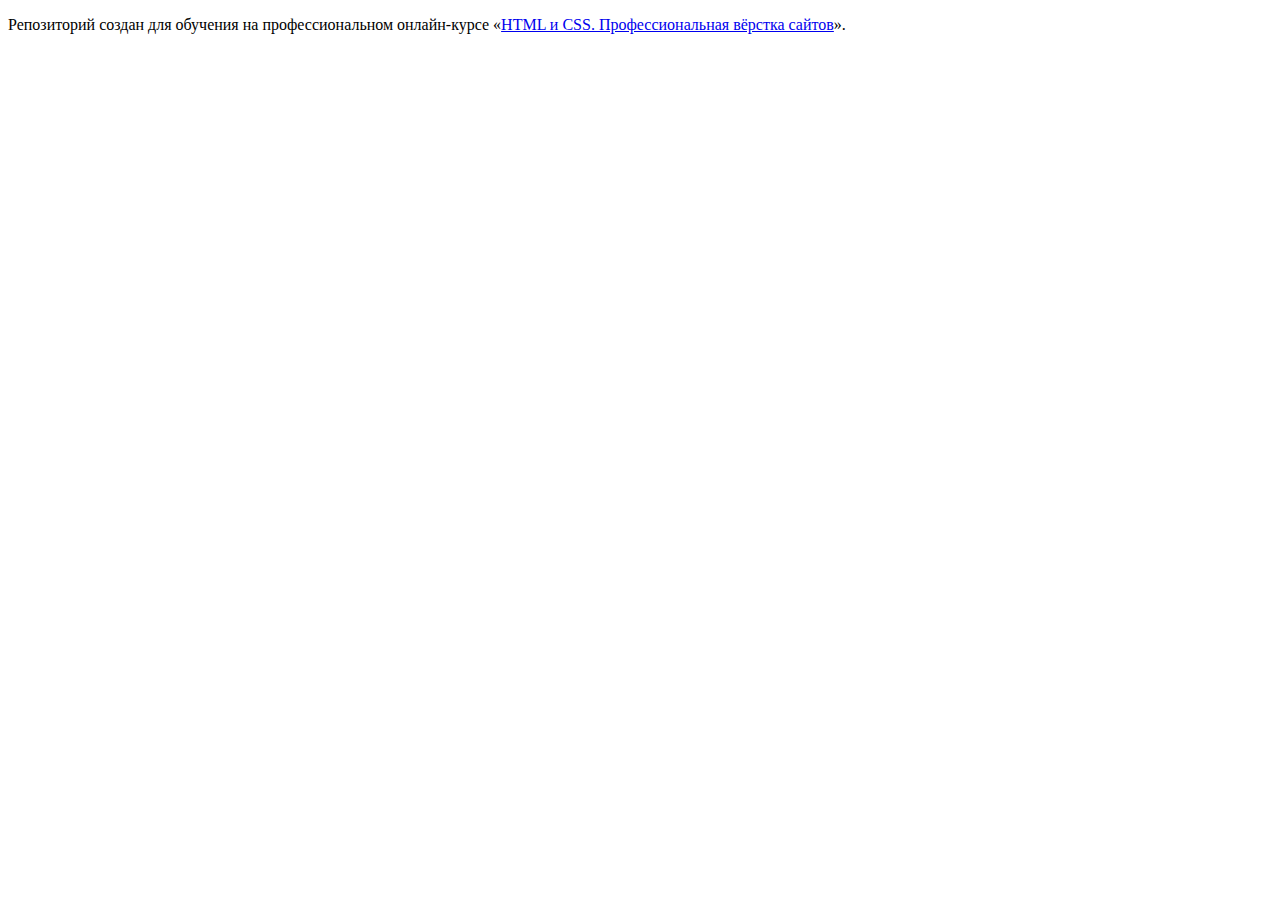
==== index.html @ 086d0c5e ":hatching_chick:" ====
<!DOCTYPE html>
<html lang="ru">
  <head>
    <meta charset="utf-8">
    <title>HTML Academy: Седона</title>
  </head>
  <body>

    <p>Репозиторий создан для обучения на профессиональном онлайн‑курсе «<a href="https://htmlacademy.ru/intensive/htmlcss">HTML и CSS. Профессиональная вёрстка сайтов</a>».</p>

  </body>
</html>
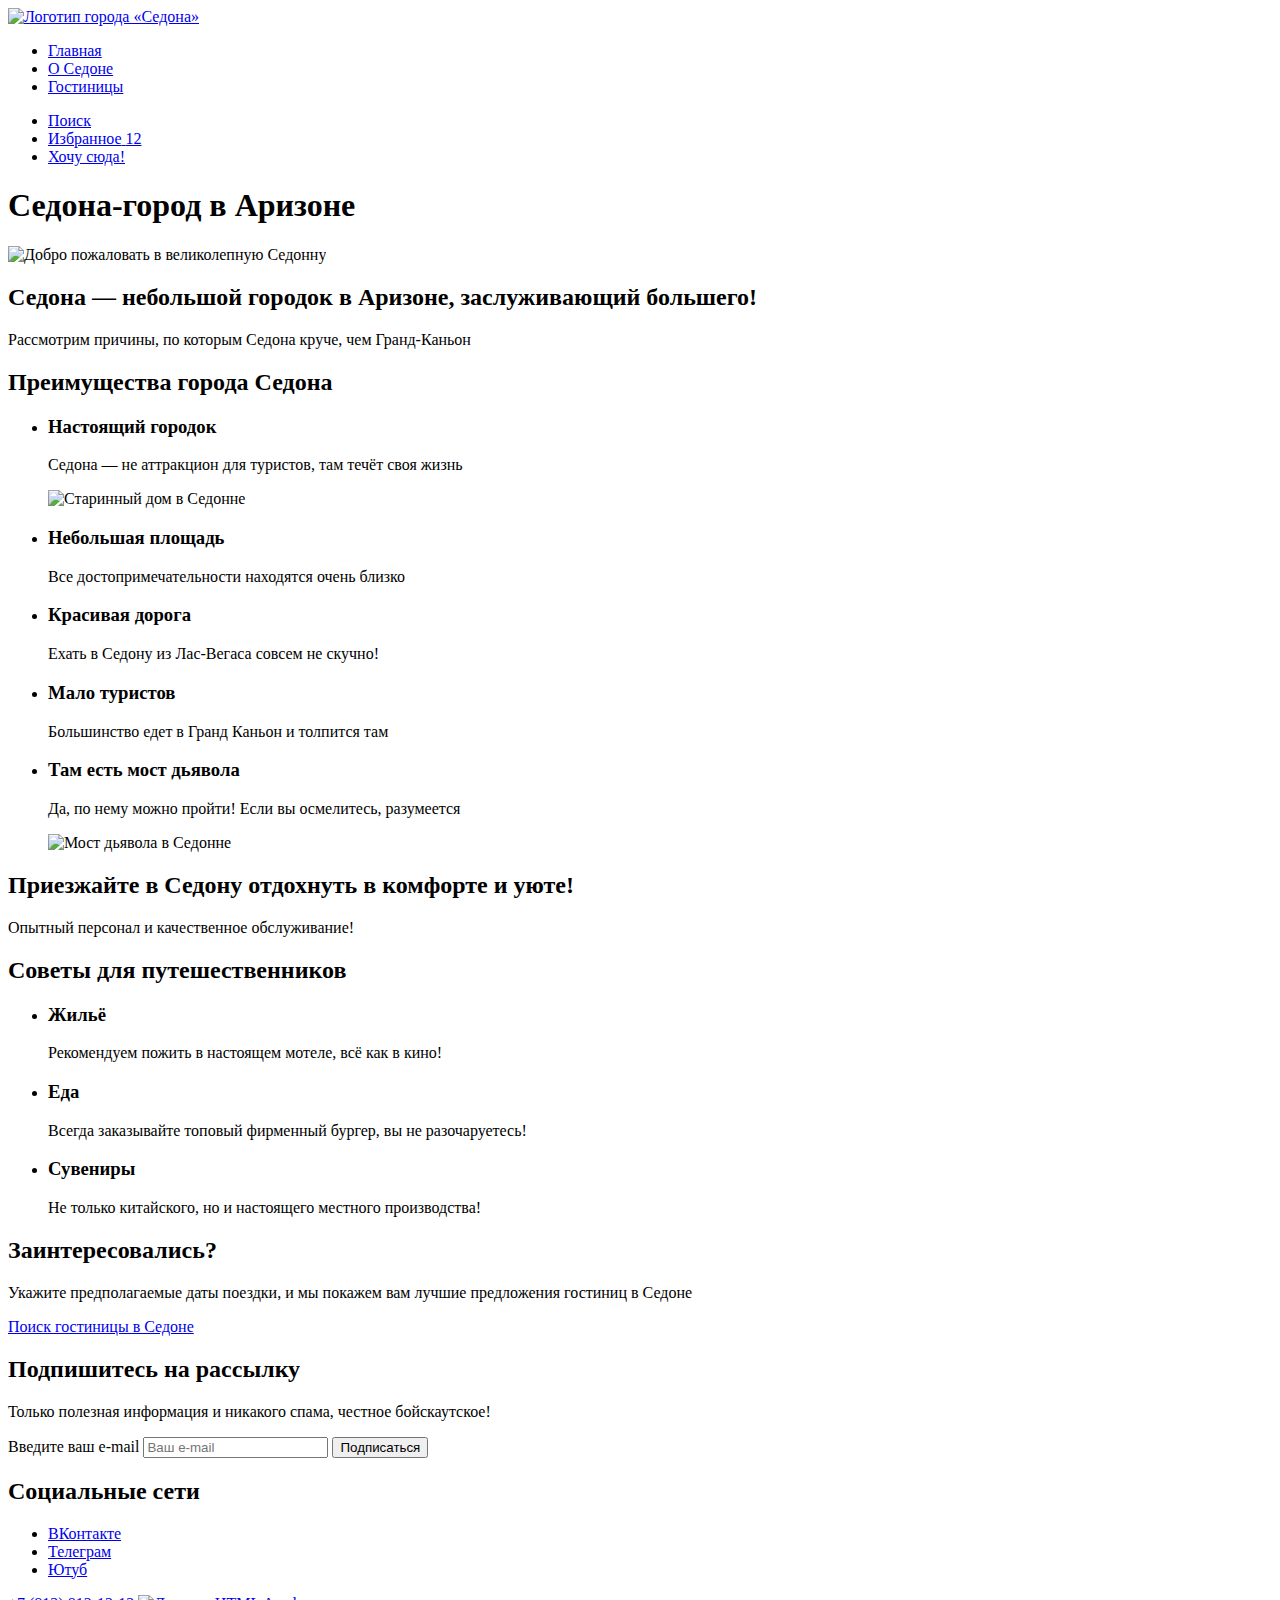
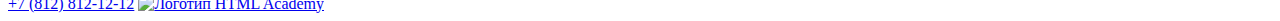
==== commit 35efa831: "Merge pull request #1 from TatyanaKravtsova/master" ====
--- a/index.html
+++ b/index.html
@@ -5,8 +5,137 @@
     <title>HTML Academy: Седона</title>
   </head>
   <body>
-
-    <p>Репозиторий создан для обучения на профессиональном онлайн‑курсе «<a href="https://htmlacademy.ru/intensive/htmlcss">HTML и CSS. Профессиональная вёрстка сайтов</a>».</p>
-
+    <header class="page-header">
+      <nav class="navigation">
+        <a class="header-logo" href="index.html" area-current="page">
+          <img class="page-header-logo" src="" width="140" height="70" alt="Логотип города «Седона»">
+        </a>
+        <ul class="navigation-list">
+          <li class="navigation-item">
+            <a class="navigation-link current"  area-current="page" href="index.html">Главная</a>
+          </li>
+          <li class="navigation-item">
+            <a class="navigation-link" href="#">О Седоне</a>
+          </li>
+          <li class="navigation-item">
+            <a class="navigation-link" href="catalog.html">Гостиницы</a>
+          </li>
+        </ul>
+        <ul class="navigation-user">
+          <li class="navigation-user-item">
+            <a class="navigation-user-link navigation-user-link-search" href="#">
+              <span class="visually-hidden">Поиск</span>
+            </a>
+          </li>
+          <li class="navigation-user-item">
+            <a class="navigation-user-link navigation-user-link-favorites" href="#">
+              <span class="visually-hidden">Избранное</span>
+              <span class="navigation-user-favorites-count">12</span>
+            </a>
+          </li>
+          <li class="navigation-user-item">
+            <a class="navigation-user-link button" href="#">Хочу сюда!</a>
+          </li>
+        </ul>
+      </nav>
+    </header>
+    <main class="main-index">
+      <h1 class="visually-hidden">Седона-город в Аризоне</h1>
+      <section class="hero">
+        <img class="hero-logo" src="" alt="Добро пожаловать в великолепную Седонну" width="458" height="352">
+        <h2 class="hero-title">Седона — небольшой городок в Аризоне,
+          заслуживающий большего!</h2>
+        <p class="hero-text">Рассмотрим причины, по которым Седона круче, чем Гранд-Каньон</p>
+      </section>
+      <section class="advantages">
+        <h2 class="visually-hidden">Преимущества города Седона</h2>
+        <ul class="advantages-list">
+          <li class="advantages-item">
+            <h3 class="advantages-title">Настоящий городок</h3>
+            <p class="advantages-text">Седона — не аттракцион для туристов, там течёт своя жизнь</p>
+            <img class="advantages-img" src="" width="800" height="385" alt="Старинный дом в Седонне">
+          </li>
+          <li class="advantages-item">
+            <h3 class="advantages-title">Небольшая площадь</h3>
+            <p class="advantages-text">Все достопримечательности находятся очень близко</p>
+          </li>
+          <li class="advantages-item">
+            <h3 class="advantages-title">Красивая дорога</h3>
+            <p class="advantages-text">Ехать в Седону из Лас-Вегаса совсем не скучно!</p>
+          </li>
+          <li class="advantages-item">
+            <h3 class="advantages-title">Мало туристов</h3>
+            <p class="advantages-text">Большинство едет в Гранд Каньон и толпится там</p>
+          </li>
+          <li class="advantages-item">
+            <h3 class="advantages-title">Там есть мост дьявола</h3>
+            <p class="advantages-text">Да, по нему можно пройти! Если вы осмелитесь, разумеется</p>
+            <img class="advantages-img" src="" width="800" height="385" alt="Мост дьявола в Седонне">
+          </li>
+        </ul>
+      </section>
+       <section class="slogan">
+        <h2 class="slogan-title">Приезжайте в Седону отдохнуть в комфорте и уюте!</h2>
+        <p class="slogan-text">Опытный персонал и качественное обслуживание!</p>
+      </section>
+      <section class="advice">
+        <h2 class="advice-title visually-hidden">Советы для путешественников</h2>
+        <ul class="advice-list">
+          <li class="advice-item">
+            <h3 class="advice-title">Жильё</h3>
+            <p class="advice-text">Рекомендуем пожить в настоящем мотеле, всё как в кино!</p>
+          </li>
+          <li class="advice-item">
+            <h3 class="advice-title">Еда</h3>
+            <p class="advice-text">Всегда заказывайте топовый фирменный бургер, вы не разочаруетесь!</p>
+          </li>
+          <li class="advice-item">
+            <h3 class="advice-title">Сувениры</h3>
+            <p class="advice-text">Не только китайского, но и настоящего местного производства!</p>
+          </li>
+        </ul>
+      </section>
+      <section class="searching">
+        <h2 class="searching-title">Заинтересовались?</h2>
+        <p class="searching-text">Укажите предполагаемые даты поездки, и мы покажем вам лучшие предложения гостиниц в Седоне</p>
+        <a class="searching-button button" href="catalog.html">Поиск гостиницы в Седоне</a>
+      </section>
+      <section class="subscribe">
+        <h2 class="subscribe-title">Подпишитесь на рассылку</h2>
+        <p class="subscribe-text">Только полезная информация и никакого спама, честное бойскаутское!</p>
+        <form class="subscribe-form" action="https://echo.htmlacademy.ru/" method="post">
+          <label class="visually-hidden" for="email">Введите ваш e-mail
+            <input class="subscribe-input" type="email" id="email" name="email" placeholder="Ваш e-mail">
+          </label>
+          <button class="subscribe-button button" type="submit">Подписаться</button>
+        </form>
+      </section>
+    </main>
+    <footer class="page-footer">
+      <h2 class="visually-hidden">
+        Социальные сети
+      </h2>
+      <ul class="social-list">
+        <li class="social-item">
+          <a class="social-item" href="#">
+            <span class="visually-hidden">ВКонтакте</span>
+          </a>
+        </li>
+        <li class="social-item">
+          <a class="social-item" href="#">
+            <span class="visually-hidden">Телеграм</span>
+          </a>
+        </li>
+        <li class="social-item">
+          <a class="social-item" href="#">
+            <span class="visually-hidden">Ютуб</span>
+          </a>
+        </li>
+      </ul>
+      <a class="footer-phone" href="tel:+78128121212">+7 (812) 812-12-12</a>
+      <a class="copyright" href="https://htmlacademy.ru/">
+        <img class="academy-logo" src="#" alt="Логотип HTML Academy" width="115" height="33">
+      </a>
+    </footer>
   </body>
 </html>
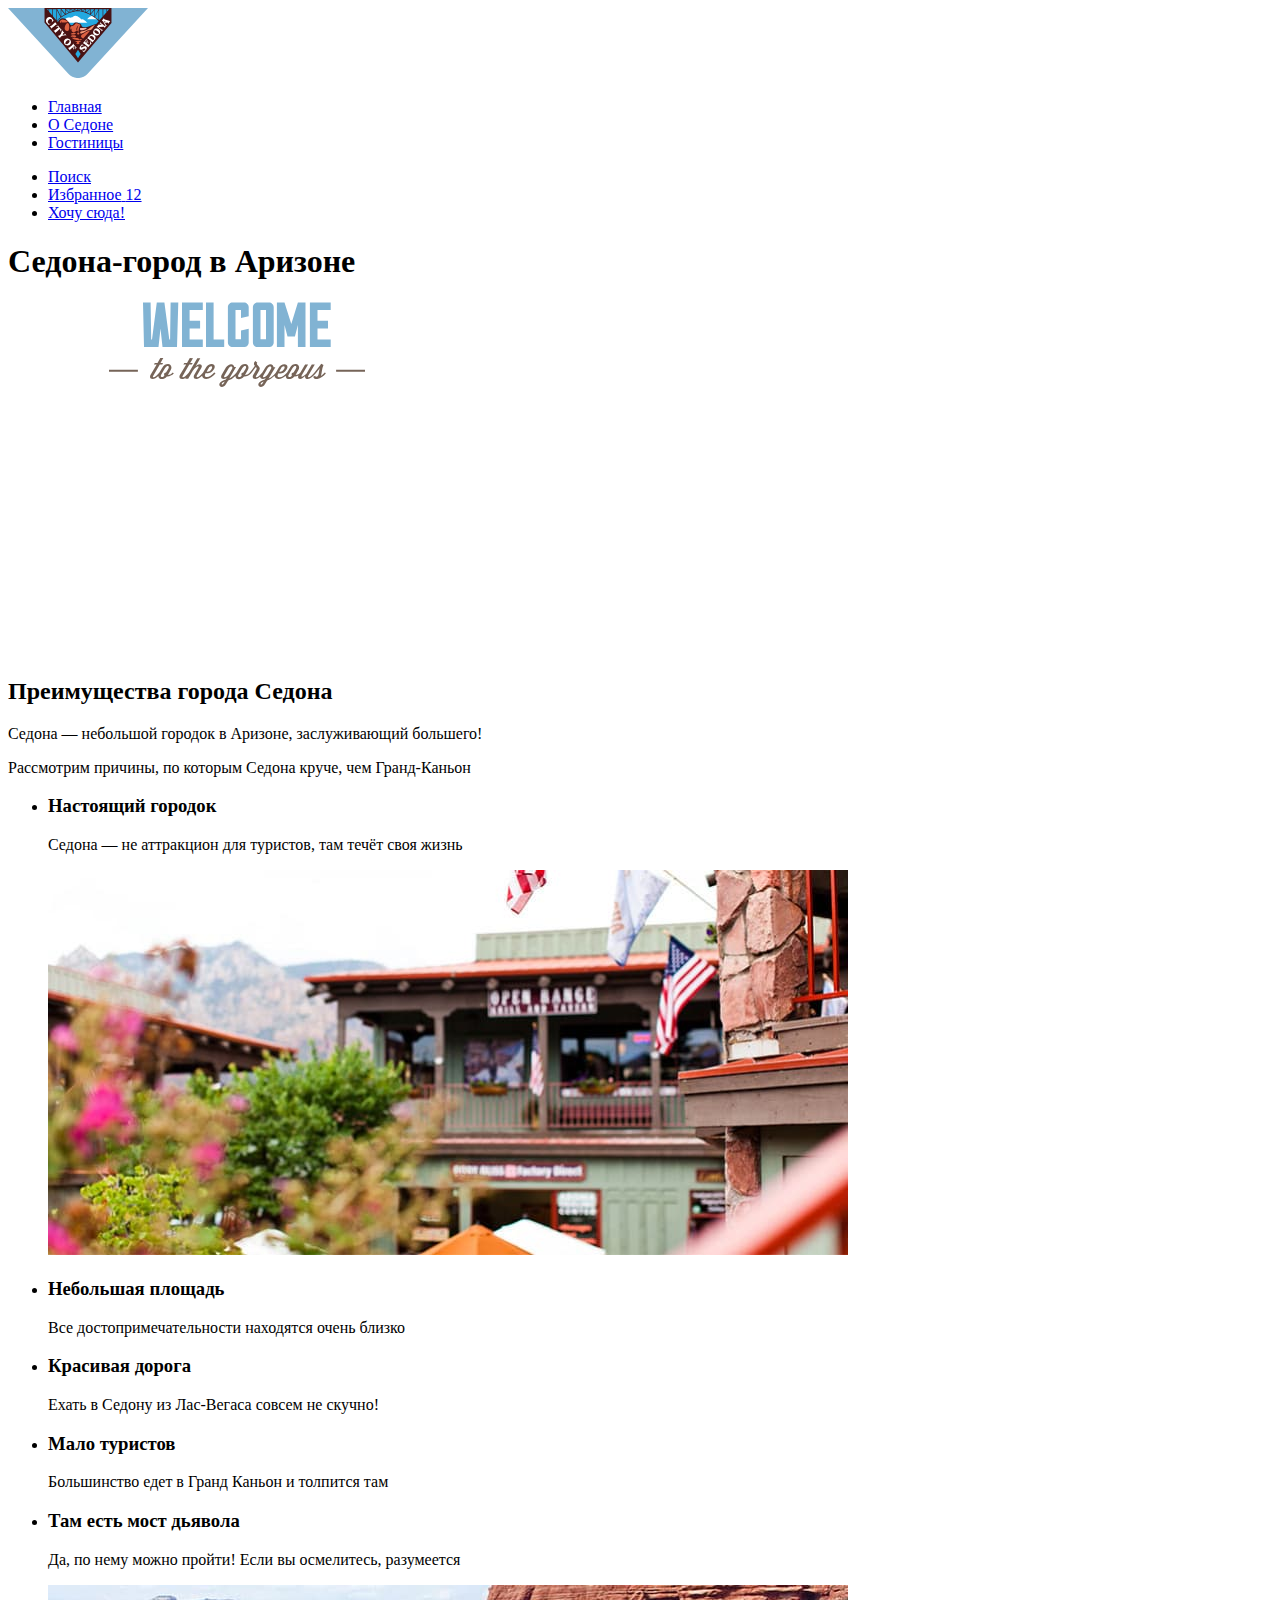
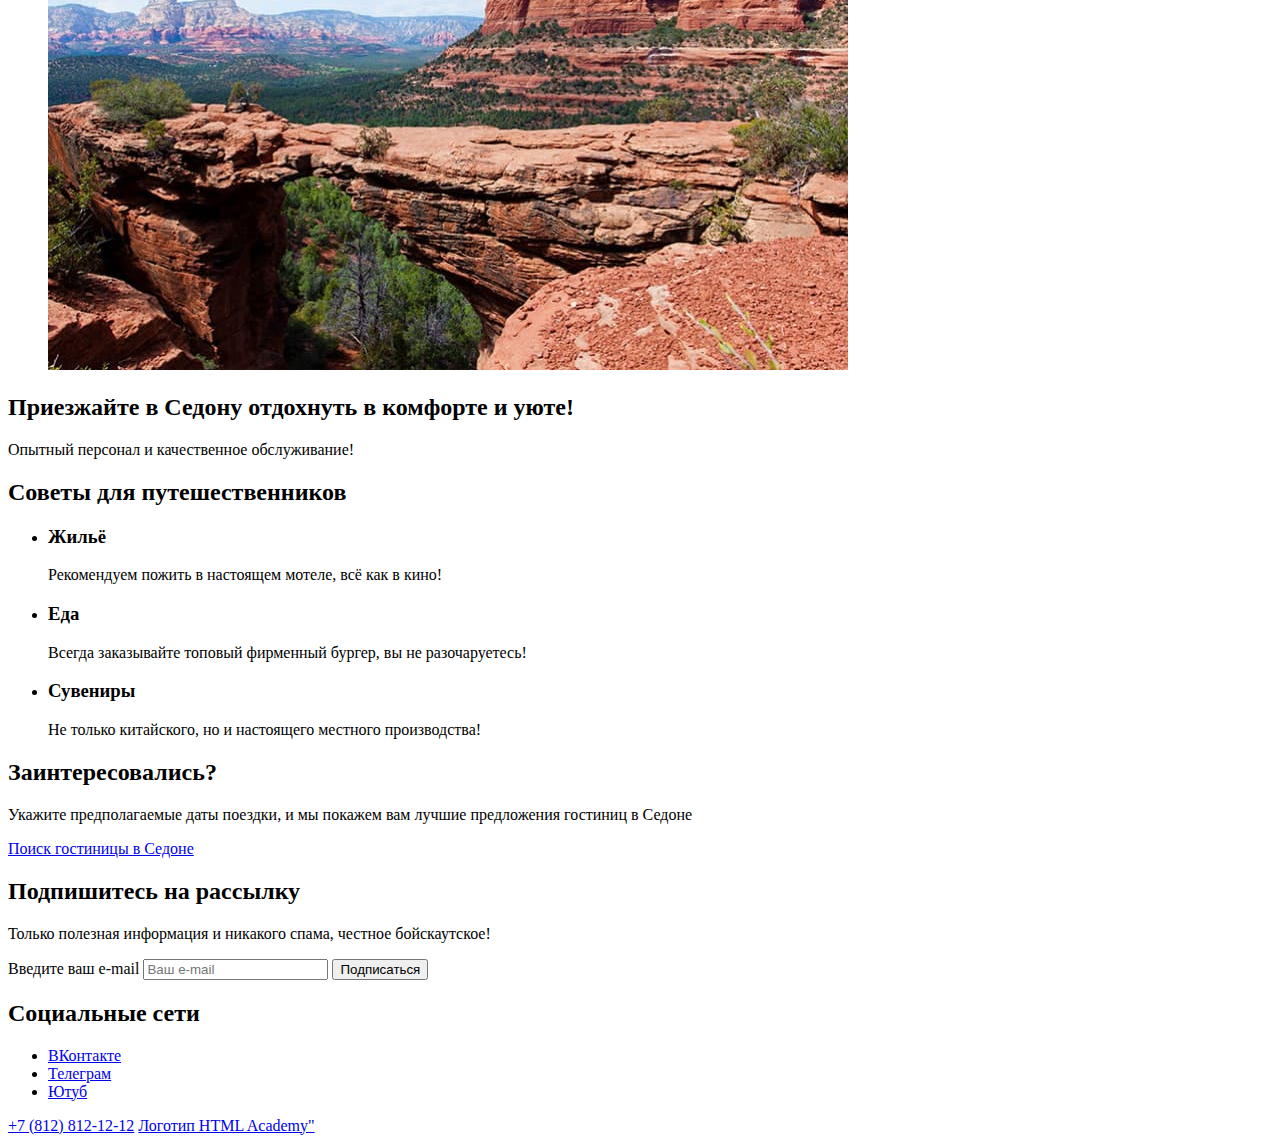
==== commit 498e7de7: "Добавляет контентные изображения" ====
--- a/index.html
+++ b/index.html
@@ -8,7 +8,7 @@
     <header class="page-header">
       <nav class="navigation">
         <a class="header-logo" href="index.html" area-current="page">
-          <img class="page-header-logo" src="" width="140" height="70" alt="Логотип города «Седона»">
+          <img class="page-header-logo" src="images/logo.svg" width="140" height="70" alt="Логотип города «Седона»">
         </a>
         <ul class="navigation-list">
           <li class="navigation-item">
@@ -40,20 +40,20 @@
       </nav>
     </header>
     <main class="main-index">
-      <h1 class="visually-hidden">Седона-город в Аризоне</h1>
       <section class="hero">
-        <img class="hero-logo" src="" alt="Добро пожаловать в великолепную Седонну" width="458" height="352">
-        <h2 class="hero-title">Седона — небольшой городок в Аризоне,
-          заслуживающий большего!</h2>
-        <p class="hero-text">Рассмотрим причины, по которым Седона круче, чем Гранд-Каньон</p>
+        <h1 class="visually-hidden">Седона-город в Аризоне</h1>
+        <img class="hero-logo" src="images/hero-logo.svg" alt="Добро пожаловать в великолепную Седонну" width="458" height="352">
       </section>
       <section class="advantages">
-        <h2 class="visually-hidden">Преимущества города Седона</h2>
+        <h2 class="advantages-title visually-hidden">Преимущества города Седона</h2>
+        <p class="lead">Седона — небольшой городок в Аризоне,
+          заслуживающий большего!</p>
+        <p class="advantages-text">Рассмотрим причины, по которым Седона круче, чем Гранд-Каньон</p>
         <ul class="advantages-list">
           <li class="advantages-item">
             <h3 class="advantages-title">Настоящий городок</h3>
             <p class="advantages-text">Седона — не аттракцион для туристов, там течёт своя жизнь</p>
-            <img class="advantages-img" src="" width="800" height="385" alt="Старинный дом в Седонне">
+            <img class="advantages-img" src="pictures/old-hous.jpg" width="800" height="385" alt="Старинный дом в Седонне">
           </li>
           <li class="advantages-item">
             <h3 class="advantages-title">Небольшая площадь</h3>
@@ -70,7 +70,7 @@
           <li class="advantages-item">
             <h3 class="advantages-title">Там есть мост дьявола</h3>
             <p class="advantages-text">Да, по нему можно пройти! Если вы осмелитесь, разумеется</p>
-            <img class="advantages-img" src="" width="800" height="385" alt="Мост дьявола в Седонне">
+            <img class="advantages-img" src="pictures/diablo-bridg.jpg" width="800" height="385" alt="Мост дьявола в Седонне">
           </li>
         </ul>
       </section>
@@ -134,7 +134,7 @@
       </ul>
       <a class="footer-phone" href="tel:+78128121212">+7 (812) 812-12-12</a>
       <a class="copyright" href="https://htmlacademy.ru/">
-        <img class="academy-logo" src="#" alt="Логотип HTML Academy" width="115" height="33">
+        <span class="visually-hidden">Логотип HTML Academy"</span>
       </a>
     </footer>
   </body>
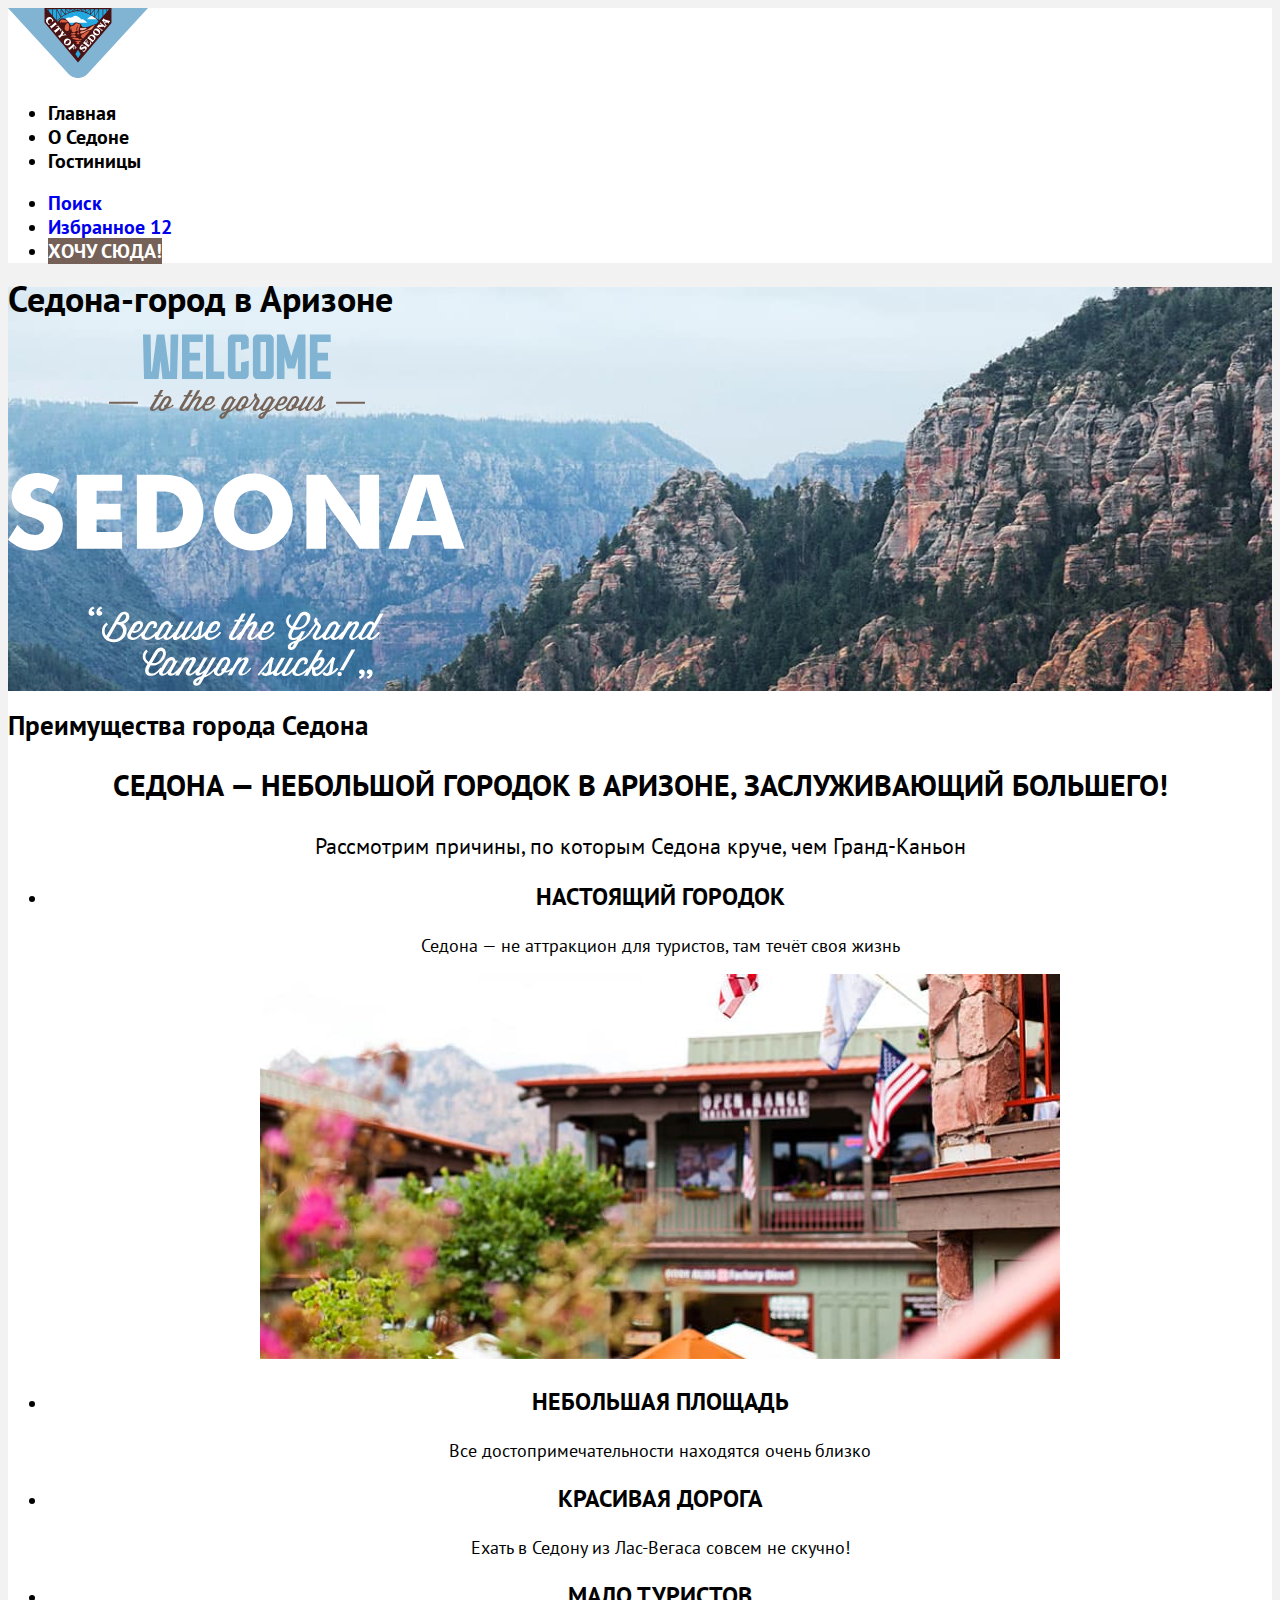
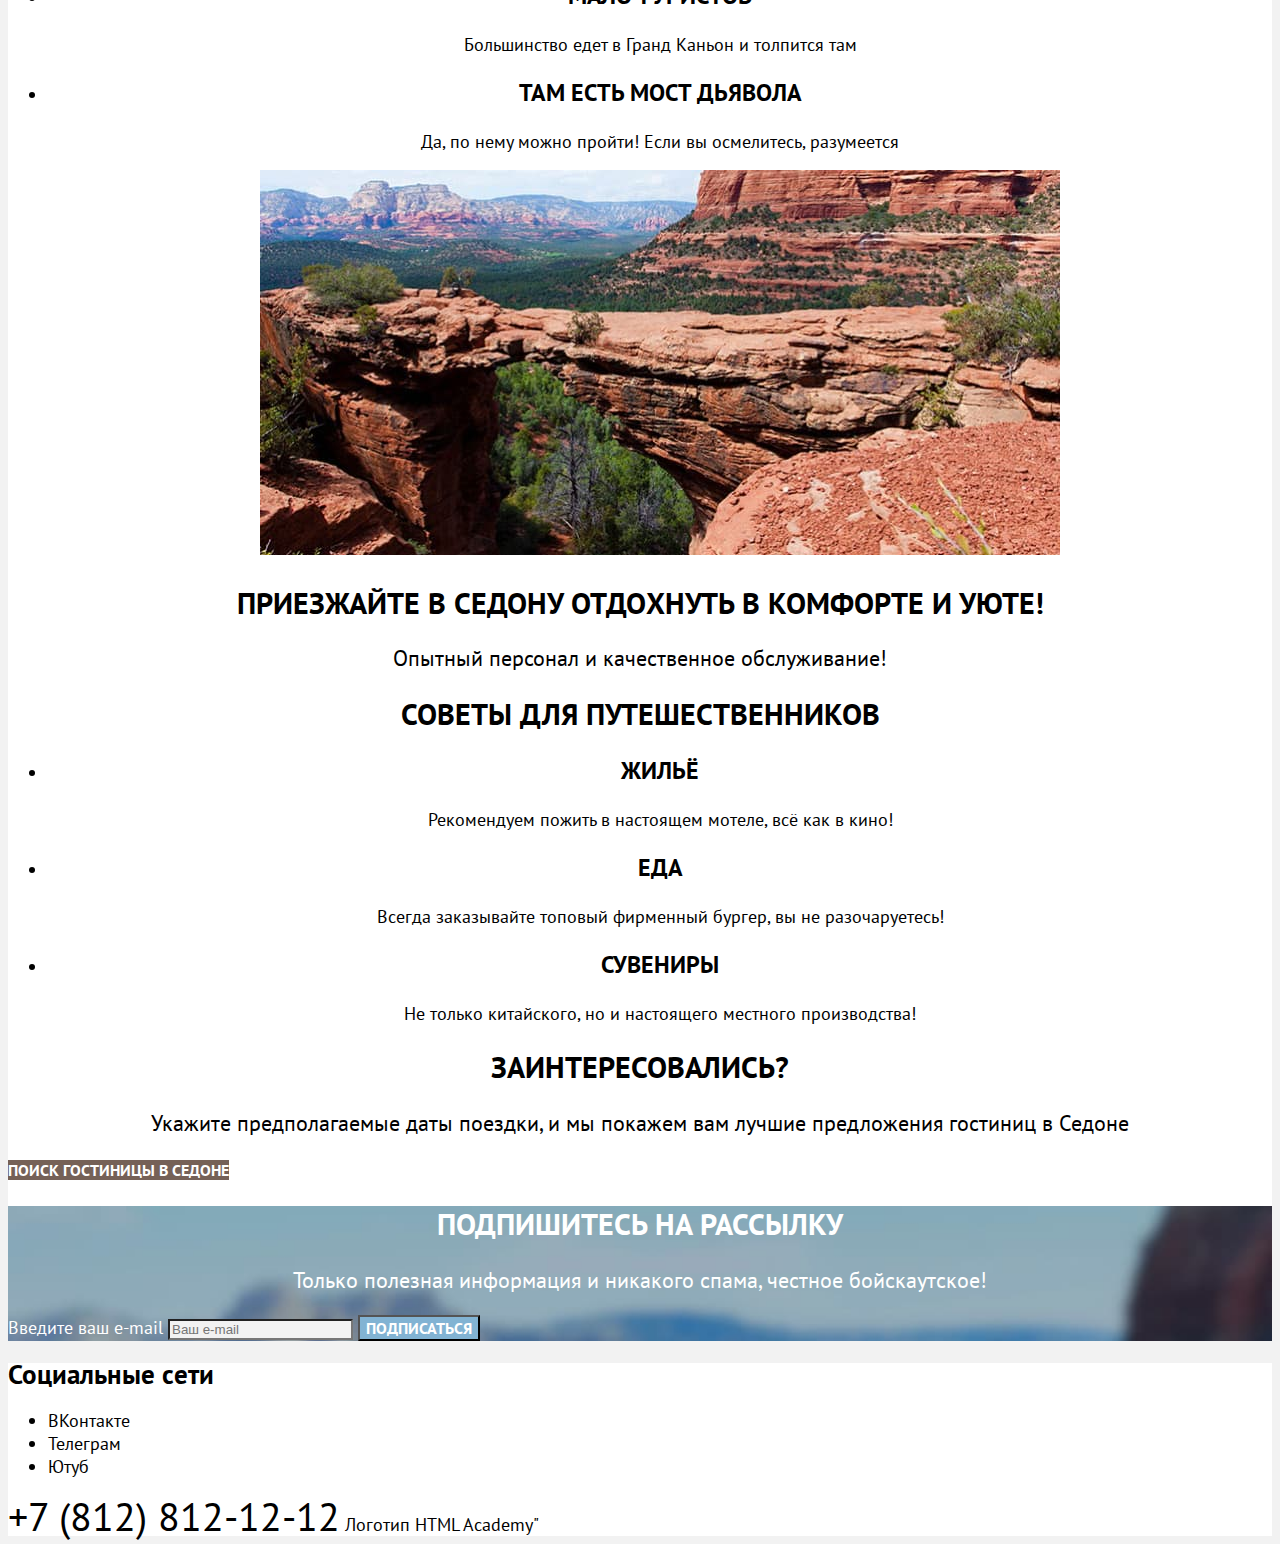
==== commit a71f334d: "Merge pull request #3 from TatyanaKravtsova/master" ====
--- a/index.html
+++ b/index.html
@@ -2,6 +2,7 @@
 <html lang="ru">
   <head>
     <meta charset="utf-8">
+    <link rel="stylesheet" href="styles/style.css">
     <title>HTML Academy: Седона</title>
   </head>
   <body>
@@ -51,26 +52,26 @@
         <p class="advantages-text">Рассмотрим причины, по которым Седона круче, чем Гранд-Каньон</p>
         <ul class="advantages-list">
           <li class="advantages-item">
-            <h3 class="advantages-title">Настоящий городок</h3>
-            <p class="advantages-text">Седона — не аттракцион для туристов, там течёт своя жизнь</p>
-            <img class="advantages-img" src="pictures/old-hous.jpg" width="800" height="385" alt="Старинный дом в Седонне">
+            <h3 class="advantages-item-title">Настоящий городок</h3>
+            <p class="advantages-item-text">Седона — не аттракцион для туристов, там течёт своя жизнь</p>
+            <img class="advantages-item-img" src="pictures/old-hous.jpg" width="800" height="385" alt="Старинный дом в Седонне">
           </li>
           <li class="advantages-item">
-            <h3 class="advantages-title">Небольшая площадь</h3>
-            <p class="advantages-text">Все достопримечательности находятся очень близко</p>
+            <h3 class="advantages-item-title">Небольшая площадь</h3>
+            <p class="advantages-item-text">Все достопримечательности находятся очень близко</p>
           </li>
           <li class="advantages-item">
-            <h3 class="advantages-title">Красивая дорога</h3>
-            <p class="advantages-text">Ехать в Седону из Лас-Вегаса совсем не скучно!</p>
+            <h3 class="advantages-item-title">Красивая дорога</h3>
+            <p class="advantages-item-text">Ехать в Седону из Лас-Вегаса совсем не скучно!</p>
           </li>
           <li class="advantages-item">
-            <h3 class="advantages-title">Мало туристов</h3>
-            <p class="advantages-text">Большинство едет в Гранд Каньон и толпится там</p>
+            <h3 class="advantages-item-title">Мало туристов</h3>
+            <p class="advantages-item-text">Большинство едет в Гранд Каньон и толпится там</p>
           </li>
           <li class="advantages-item">
-            <h3 class="advantages-title">Там есть мост дьявола</h3>
-            <p class="advantages-text">Да, по нему можно пройти! Если вы осмелитесь, разумеется</p>
-            <img class="advantages-img" src="pictures/diablo-bridg.jpg" width="800" height="385" alt="Мост дьявола в Седонне">
+            <h3 class="advantages-item-title">Там есть мост дьявола</h3>
+            <p class="advantages-item-text">Да, по нему можно пройти! Если вы осмелитесь, разумеется</p>
+            <img class="advantages-item-img" src="pictures/diablo-bridg.jpg" width="800" height="385" alt="Мост дьявола в Седонне">
           </li>
         </ul>
       </section>
@@ -82,16 +83,16 @@
         <h2 class="advice-title visually-hidden">Советы для путешественников</h2>
         <ul class="advice-list">
           <li class="advice-item">
-            <h3 class="advice-title">Жильё</h3>
-            <p class="advice-text">Рекомендуем пожить в настоящем мотеле, всё как в кино!</p>
+            <h3 class="advice-item-title">Жильё</h3>
+            <p class="advice-item-text">Рекомендуем пожить в настоящем мотеле, всё как в кино!</p>
           </li>
           <li class="advice-item">
-            <h3 class="advice-title">Еда</h3>
-            <p class="advice-text">Всегда заказывайте топовый фирменный бургер, вы не разочаруетесь!</p>
+            <h3 class="advice-item-title">Еда</h3>
+            <p class="advice-item-text">Всегда заказывайте топовый фирменный бургер, вы не разочаруетесь!</p>
           </li>
           <li class="advice-item">
-            <h3 class="advice-title">Сувениры</h3>
-            <p class="advice-text">Не только китайского, но и настоящего местного производства!</p>
+            <h3 class="advice-item-title">Сувениры</h3>
+            <p class="advice-item-text">Не только китайского, но и настоящего местного производства!</p>
           </li>
         </ul>
       </section>
@@ -112,22 +113,20 @@
       </section>
     </main>
     <footer class="page-footer">
-      <h2 class="visually-hidden">
-        Социальные сети
-      </h2>
+      <h2 class="visually-hidden">Социальные сети</h2>
       <ul class="social-list">
         <li class="social-item">
-          <a class="social-item" href="#">
+          <a class="social-link" href="#">
             <span class="visually-hidden">ВКонтакте</span>
           </a>
         </li>
         <li class="social-item">
-          <a class="social-item" href="#">
+          <a class="social-link" href="#">
             <span class="visually-hidden">Телеграм</span>
           </a>
         </li>
         <li class="social-item">
-          <a class="social-item" href="#">
+          <a class="social-link" href="#">
             <span class="visually-hidden">Ютуб</span>
           </a>
         </li>
--- a/styles/style.css
+++ b/styles/style.css
@@ -0,0 +1,263 @@
+@font-face {
+  font-family: "PT Sans";
+  src: url(../fonts/ptsans-400.woff2) format("woff2");
+  font-style: normal;
+  font-weight: 400;
+  font-display: swap;
+}
+@font-face {
+  font-family: "PT Sans";
+  src: url(../fonts/ptsans-700.woff2) format("woff2");
+  font-style: normal;
+  font-weight: 700;
+  font-display: swap;
+}
+body {
+  font-family: "PT Sans", sans-serif;
+  font-size: 18px;
+  line-height: 23px;
+  background-color: #F2F2F2;
+  color: #000000;
+}
+
+.button {
+  font-family: inherit;
+  font-size: 16px;
+  line-height: 20px;
+  font-weight: 700;
+  text-align: center;
+  text-decoration: none;
+  text-transform: uppercase;
+  color:#FFFFFF;
+  background-color: #756157;
+}
+
+/*pages*/
+
+.page-header {
+  background-color: #FFFFFF;
+}
+
+.navigation-link {
+  font-size: 20px;
+  line-height: 24px;
+  font-weight: 700;
+  text-align: center;
+  text-decoration: none;
+  color: #000000;
+}
+
+.navigation-user-link {
+  font-size: 20px;
+  line-height: 24px;
+  font-weight: 700;
+  text-decoration: none;
+}
+
+.main-index {
+  background-color: #FFFFFF;
+}
+
+.hero {
+  background-image: url(../pictures/hero-background.jpg);
+  background-size: 100% auto;
+  background-repeat: no-repeat;
+}
+
+.lead, .slogan-title, .searching-title, .subscribe-title, .advice-title {
+  font-size: 30px;
+  font-weight: 700;
+  text-transform: uppercase;
+  line-height: 36px;
+  text-align: center;
+}
+
+.advantages-text, .slogan-text, .searching-text,  .subscribe-text{
+  font-size: 22px;
+  font-weight: 400;
+  line-height: 26px;
+  text-align: center;
+}
+/* List*/
+
+.advantages-list, .advice-list {
+  text-align: center;
+}
+
+/*Title*/
+
+.advantages-item-title, .advice-item-title {
+  font-size: 24px;
+  line-height: 28px;
+  text-transform: uppercase;
+}
+/*text*/
+
+.advantages-item-text, .advice-item-text {
+  font-size: 18px;
+  font-weight: 400;
+  line-height: 21px;
+}
+
+/*subscribe*/
+
+.subscribe {
+  background-image: url(../pictures/subscribe.jpg);
+  background-size: 100% auto;
+  background-repeat: no-repeat;
+  background-color: #82B3D3;
+  color: #FFFFFF;
+}
+
+.subscribe-button {
+  background-color: #82B3D3;
+}
+
+/*footer*/
+
+.page-footer {
+  background-color: #FFFFFF;
+}
+
+.footer-phone {
+  font-size: 40px;
+  font-weight: 400;
+  font-transform: uppercase;
+  line-height: 40px;
+  color: #000000;
+  text-decoration: none;
+}
+
+.social-link, .copyright {
+  text-decoration: none;
+  color: #000000;
+}
+
+.main-catalog {
+  background-color: #FFFFFF;
+}
+/* Breadcrumbs */
+.breadcrumbs-link {
+  font-size: 16px;
+  font-weight: 400;
+  line-height: 21px;
+  color: #FFFFFF;
+  text-decoration: none;
+}
+
+.filter-container {
+  background-image: url(../pictures/filter.jpg);
+  background-size: 100% auto;
+  background-repeat: no-repeat;
+  background-color: #82B3D3;
+  color: #FFFFFF;
+}
+
+/* Title */
+.filter-title {
+  font-size: 60px;
+  font-weight: 700;
+  line-height: 78px;
+}
+
+.filter-button {
+  background-color: #82B3D3;
+}
+
+.filter-group-title {
+  font-size: 20px;
+  font-weight: 700;
+  line-height: 24px;
+}
+
+.control-input {
+  font-size: 18px;
+  font-weight: 400;
+  line-height: 23px;
+}
+
+.list-view-button {
+  text-decoration: none;
+  color: #000000;
+}
+.catalog-title {
+  font-size: 30px;
+  font-weight: 700;
+  line-height: 36px;
+  text-transform: uppercase;
+}
+
+.catalog-sorting {
+  font-size: 18px;
+  font-weight: 400;
+  line-height: 21px;
+  color: #333333;
+}
+
+.catalog-card {
+  background-color: #FFFFFF;
+}
+
+.catalog-card-link {
+  text-decoration: none;
+  color: #000000;
+}
+
+.catalog-card-title {
+  font-size: 24px;
+  font-weight: 700;
+  line-height: 28px;
+}
+
+.type-description, .card-price {
+  font-size: 18px;
+  font-weight: 400;
+  line-height: 21px;
+  color: #333333;
+}
+
+.favourite {
+  background-color:#82B3D3;
+}
+
+.rating {
+  font-size: 16px;
+  font-weight: 400;
+  line-height: 20px;
+  color: #333333;
+  text-transform: uppercase;
+  background-color: #F2F2F2;
+}
+
+/*pagination*/
+
+.pagination {
+  background-color: #FFFFFF;
+}
+
+.pagination-link {
+  color: #FFFFFF;
+  background-color: #82B3D3;
+  text-decoration: none;
+  font-size: 20px;
+  font-weight: 700;
+  line-height: 36px;
+}
+
+.pagination-current {
+  color: #000000;
+  background-color: #F2F2F2;
+}
+
+.pagination-points {
+  color: #000000;
+  background-color: #FFFFFF;
+}
+
+.catalog-subscribe {
+  background-color: #FFFFFF;
+}
+
+.subscribe-input {
+  background-color: #F2F2F2;
+}
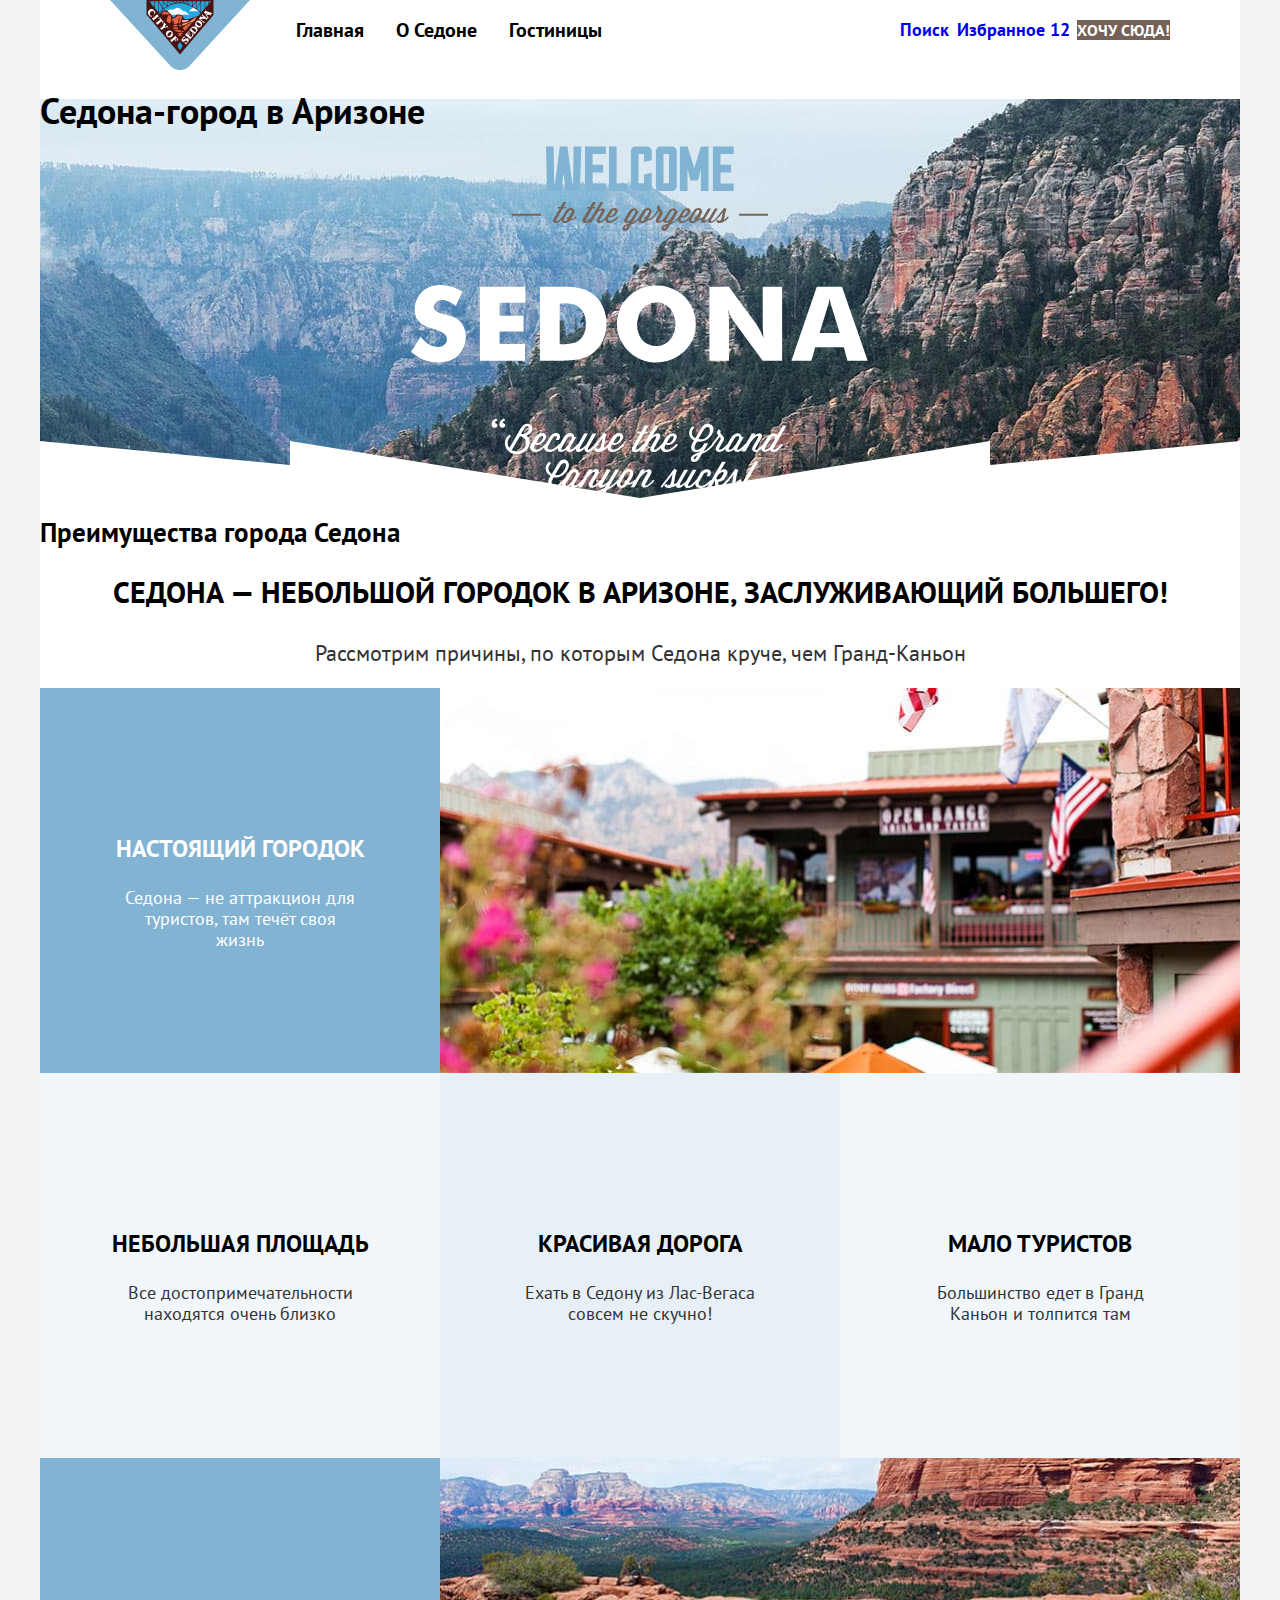
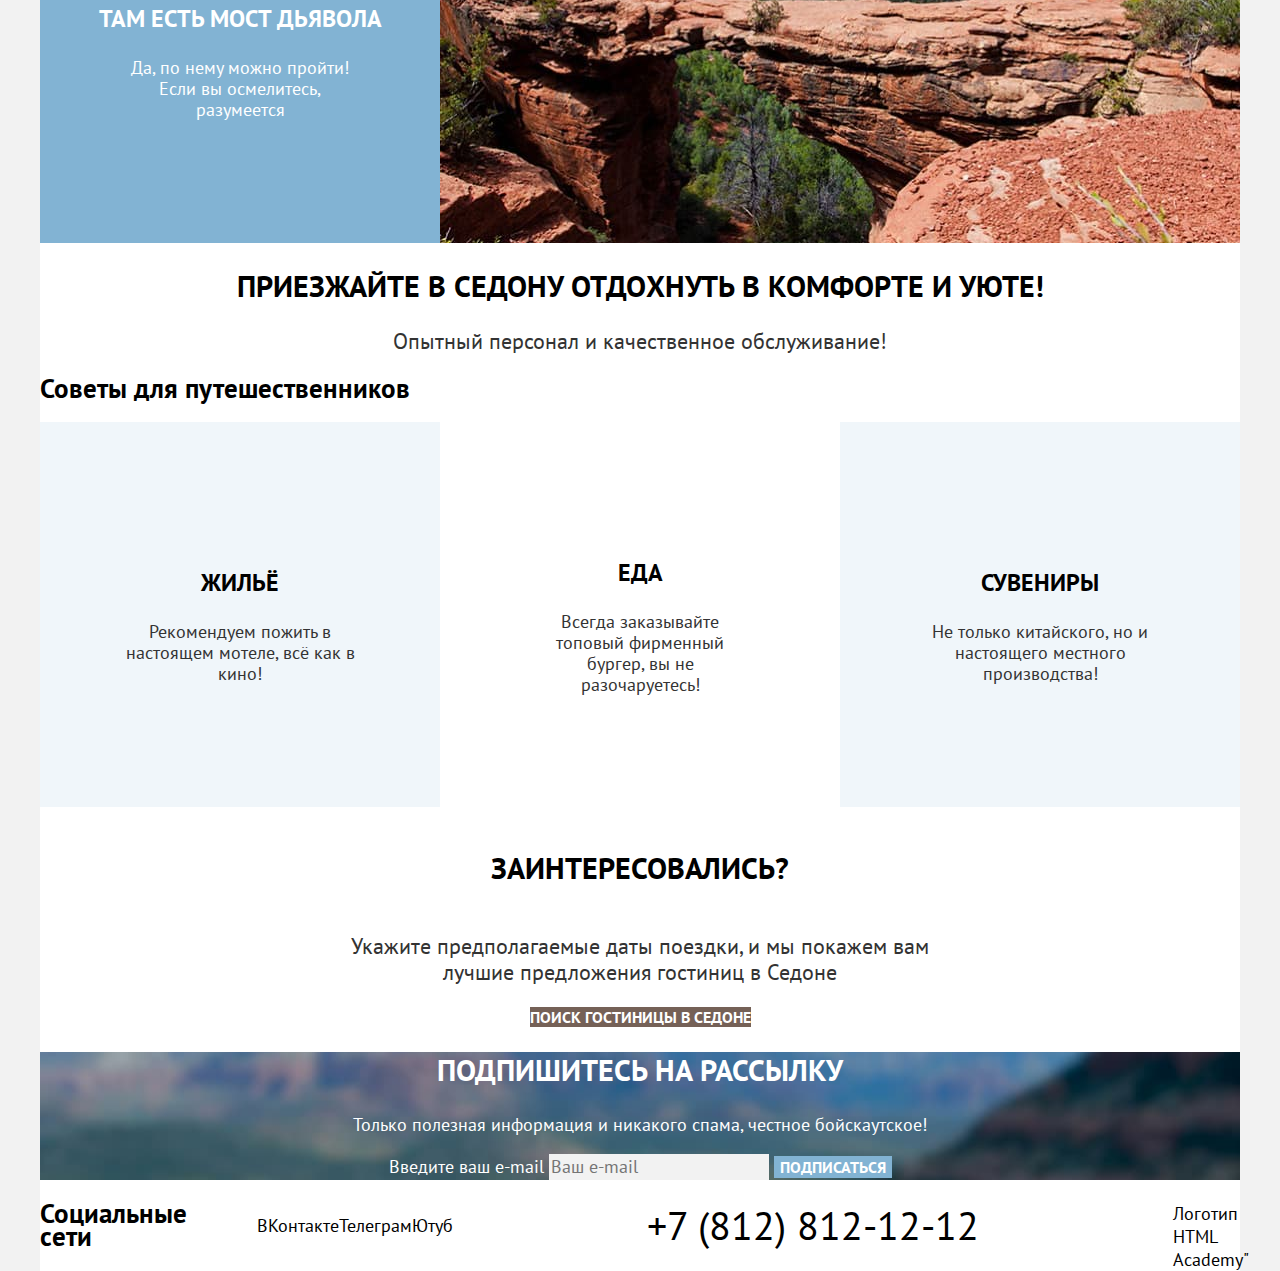
==== commit 5c473256: "Merge pull request #4 from TatyanaKravtsova/master" ====
--- a/index.html
+++ b/index.html
@@ -6,135 +6,154 @@
     <title>HTML Academy: Седона</title>
   </head>
   <body>
-    <header class="page-header">
-      <nav class="navigation">
-        <a class="header-logo" href="index.html" area-current="page">
-          <img class="page-header-logo" src="images/logo.svg" width="140" height="70" alt="Логотип города «Седона»">
-        </a>
-        <ul class="navigation-list">
-          <li class="navigation-item">
-            <a class="navigation-link current"  area-current="page" href="index.html">Главная</a>
+    <div class="container">
+      <header class="page-header">
+        <nav class="navigation">
+          <a class="header-logo" href="index.html" area-current="page">
+            <img class="page-header-logo" src="images/logo.svg" width="140" height="70" alt="Логотип города «Седона»">
+          </a>
+          <ul class="navigation-list">
+            <li class="navigation-item">
+              <a class="navigation-link current"  area-current="page" href="index.html">Главная</a>
+            </li>
+            <li class="navigation-item">
+              <a class="navigation-link" href="#">О Седоне</a>
+            </li>
+            <li class="navigation-item">
+              <a class="navigation-link" href="catalog.html">Гостиницы</a>
+            </li>
+          </ul>
+          <ul class="navigation-user">
+            <li class="navigation-user-item">
+              <a class="navigation-user-link navigation-user-link-search" href="#">
+                <span class="visually-hidden">Поиск</span>
+              </a>
+            </li>
+            <li class="navigation-user-item">
+              <a class="navigation-user-link navigation-user-link-favorites" href="#">
+                <span class="visually-hidden">Избранное</span>
+                <span class="navigation-user-favorites-count">12</span>
+              </a>
+            </li>
+            <li class="navigation-user-item">
+              <a class="navigation-user-link button" href="#">Хочу сюда!</a>
+            </li>
+          </ul>
+        </nav>
+      </header>
+      <main class="main-index main-container">
+        <section class="hero">
+          <h1 class="visually-hidden">Седона-город в Аризоне</h1>
+          <img class="hero-logo" src="images/hero-logo.svg" alt="Добро пожаловать в великолепную Седонну" width="458" height="352">
+        </section>
+        <section class="advantages">
+          <h2 class="advantages-title visually-hidden">Преимущества города Седона</h2>
+          <p class="advantages-subtitle lead">Седона — небольшой городок в Аризоне,
+            заслуживающий большего!</p>
+          <p class="advantages-text desc-text">Рассмотрим причины, по которым Седона круче, чем Гранд-Каньон</p>
+          <ul class="advantages-list">
+            <li class="advantages-item advantages-item--photo">
+              <div class="advantages-wrapper">
+                <h3 class="advantages-item-title">Настоящий городок</h3>
+                <p class="advantages-item-text">Седона — не аттракцион для туристов, там течёт своя жизнь</p>
+              </div>
+              <img class="advantages-item-img" src="pictures/old-hous.jpg" width="800" height="385" alt="Старинный дом в Седонне">
+
+            </li>
+            <li class="advantages-item advantages-item--even">
+              <div class="advantages-wrapper">
+                <h3 class="advantages-item-title">Небольшая площадь</h3>
+                <p class="advantages-item-text text-dark">Все достопримечательности находятся очень близко</p>
+              </div>
+            </li>
+            <li class="advantages-item advantages-item--central">
+              <div class="advantages-wrapper">
+                <h3 class="advantages-item-title">Красивая дорога</h3>
+                <p class="advantages-item-text text-dark">Ехать в Седону из Лас-Вегаса совсем не скучно!</p>
+              </div>
+            </li>
+            <li class="advantages-item advantages-item--even">
+              <div class="advantages-wrapper">
+                <h3 class="advantages-item-title">Мало туристов</h3>
+                <p class="advantages-item-text text-dark">Большинство едет в Гранд Каньон и толпится там</p>
+              </div>
+            </li>
+            <li class="advantages-item advantages-item--photo">
+              <div class="advantages-wrapper">
+                <h3 class="advantages-item-title ">Там есть мост дьявола</h3>
+                <p class="advantages-item-text">Да, по нему можно пройти! Если вы осмелитесь, разумеется</p>
+              </div>
+              <img class="advantages-item-img" src="pictures/diablo-bridg.jpg" width="800" height="385" alt="Мост дьявола в Седонне">
+            </li>
+          </ul>
+        </section>
+        <section class="slogan">
+          <h2 class="slogan-title lead">Приезжайте в Седону отдохнуть в комфорте и уюте!</h2>
+          <p class="slogan-text desc-text">Опытный персонал и качественное обслуживание!</p>
+        </section>
+        <section class="advice">
+          <h2 class="advice-title visually-hidden">Советы для путешественников</h2>
+          <ul class="advice-list">
+            <li class="advice-item advice-item--odd">
+              <div class="advice-item-wrapper">
+                <h3 class="advice-item-title">Жильё</h3>
+                <p class="advice-item-text text-dark">Рекомендуем пожить в настоящем мотеле, всё как в кино!</p>
+              </div>
+            </li>
+            <li class="advice-item">
+              <div class="advice-item-wrapper">
+                <h3 class="advice-item-title advice-item--central">Еда</h3>
+                <p class="advice-item-text text-dark">Всегда заказывайте топовый фирменный бургер, вы не разочаруетесь!</p>
+              </div>
+            </li>
+            <li class="advice-item advice-item--odd">
+              <div class="advice-item-wrapper">
+                <h3 class="advice-item-title">Сувениры</h3>
+                <p class="advice-item-text text-dark">Не только китайского, но и настоящего местного производства!</p>
+              </div>
+            </li>
+          </ul>
+        </section>
+        <section class="searching">
+          <h2 class="searching-title lead">Заинтересовались?</h2>
+          <p class="searching-text desc-text">Укажите предполагаемые даты поездки, и мы покажем вам лучшие предложения гостиниц в Седоне</p>
+          <a class="searching-button button" href="catalog.html">Поиск гостиницы в Седоне</a>
+        </section>
+        <section class="subscribe">
+          <h2 class="subscribe-title lead">Подпишитесь на рассылку</h2>
+          <p class="subscribe-text">Только полезная информация и никакого спама, честное бойскаутское!</p>
+          <form class="subscribe-form" action="https://echo.htmlacademy.ru/" method="post">
+            <label class="visually-hidden" for="email">Введите ваш e-mail
+              <input class="subscribe-input" type="email" id="email" name="email" placeholder="Ваш e-mail">
+            </label>
+            <button class="subscribe-button button" type="submit">Подписаться</button>
+          </form>
+        </section>
+      </main>
+      <footer class="page-footer">
+        <h2 class="visually-hidden">Социальные сети</h2>
+        <ul class="social-list">
+          <li class="social-item">
+            <a class="social-link" href="#">
+              <span class="visually-hidden">ВКонтакте</span>
+            </a>
           </li>
-          <li class="navigation-item">
-            <a class="navigation-link" href="#">О Седоне</a>
+          <li class="social-item">
+            <a class="social-link" href="#">
+              <span class="visually-hidden">Телеграм</span>
+            </a>
           </li>
-          <li class="navigation-item">
-            <a class="navigation-link" href="catalog.html">Гостиницы</a>
+          <li class="social-item">
+            <a class="social-link" href="#">
+              <span class="visually-hidden">Ютуб</span>
+            </a>
           </li>
         </ul>
-        <ul class="navigation-user">
-          <li class="navigation-user-item">
-            <a class="navigation-user-link navigation-user-link-search" href="#">
-              <span class="visually-hidden">Поиск</span>
-            </a>
-          </li>
-          <li class="navigation-user-item">
-            <a class="navigation-user-link navigation-user-link-favorites" href="#">
-              <span class="visually-hidden">Избранное</span>
-              <span class="navigation-user-favorites-count">12</span>
-            </a>
-          </li>
-          <li class="navigation-user-item">
-            <a class="navigation-user-link button" href="#">Хочу сюда!</a>
-          </li>
-        </ul>
-      </nav>
-    </header>
-    <main class="main-index">
-      <section class="hero">
-        <h1 class="visually-hidden">Седона-город в Аризоне</h1>
-        <img class="hero-logo" src="images/hero-logo.svg" alt="Добро пожаловать в великолепную Седонну" width="458" height="352">
-      </section>
-      <section class="advantages">
-        <h2 class="advantages-title visually-hidden">Преимущества города Седона</h2>
-        <p class="lead">Седона — небольшой городок в Аризоне,
-          заслуживающий большего!</p>
-        <p class="advantages-text">Рассмотрим причины, по которым Седона круче, чем Гранд-Каньон</p>
-        <ul class="advantages-list">
-          <li class="advantages-item">
-            <h3 class="advantages-item-title">Настоящий городок</h3>
-            <p class="advantages-item-text">Седона — не аттракцион для туристов, там течёт своя жизнь</p>
-            <img class="advantages-item-img" src="pictures/old-hous.jpg" width="800" height="385" alt="Старинный дом в Седонне">
-          </li>
-          <li class="advantages-item">
-            <h3 class="advantages-item-title">Небольшая площадь</h3>
-            <p class="advantages-item-text">Все достопримечательности находятся очень близко</p>
-          </li>
-          <li class="advantages-item">
-            <h3 class="advantages-item-title">Красивая дорога</h3>
-            <p class="advantages-item-text">Ехать в Седону из Лас-Вегаса совсем не скучно!</p>
-          </li>
-          <li class="advantages-item">
-            <h3 class="advantages-item-title">Мало туристов</h3>
-            <p class="advantages-item-text">Большинство едет в Гранд Каньон и толпится там</p>
-          </li>
-          <li class="advantages-item">
-            <h3 class="advantages-item-title">Там есть мост дьявола</h3>
-            <p class="advantages-item-text">Да, по нему можно пройти! Если вы осмелитесь, разумеется</p>
-            <img class="advantages-item-img" src="pictures/diablo-bridg.jpg" width="800" height="385" alt="Мост дьявола в Седонне">
-          </li>
-        </ul>
-      </section>
-       <section class="slogan">
-        <h2 class="slogan-title">Приезжайте в Седону отдохнуть в комфорте и уюте!</h2>
-        <p class="slogan-text">Опытный персонал и качественное обслуживание!</p>
-      </section>
-      <section class="advice">
-        <h2 class="advice-title visually-hidden">Советы для путешественников</h2>
-        <ul class="advice-list">
-          <li class="advice-item">
-            <h3 class="advice-item-title">Жильё</h3>
-            <p class="advice-item-text">Рекомендуем пожить в настоящем мотеле, всё как в кино!</p>
-          </li>
-          <li class="advice-item">
-            <h3 class="advice-item-title">Еда</h3>
-            <p class="advice-item-text">Всегда заказывайте топовый фирменный бургер, вы не разочаруетесь!</p>
-          </li>
-          <li class="advice-item">
-            <h3 class="advice-item-title">Сувениры</h3>
-            <p class="advice-item-text">Не только китайского, но и настоящего местного производства!</p>
-          </li>
-        </ul>
-      </section>
-      <section class="searching">
-        <h2 class="searching-title">Заинтересовались?</h2>
-        <p class="searching-text">Укажите предполагаемые даты поездки, и мы покажем вам лучшие предложения гостиниц в Седоне</p>
-        <a class="searching-button button" href="catalog.html">Поиск гостиницы в Седоне</a>
-      </section>
-      <section class="subscribe">
-        <h2 class="subscribe-title">Подпишитесь на рассылку</h2>
-        <p class="subscribe-text">Только полезная информация и никакого спама, честное бойскаутское!</p>
-        <form class="subscribe-form" action="https://echo.htmlacademy.ru/" method="post">
-          <label class="visually-hidden" for="email">Введите ваш e-mail
-            <input class="subscribe-input" type="email" id="email" name="email" placeholder="Ваш e-mail">
-          </label>
-          <button class="subscribe-button button" type="submit">Подписаться</button>
-        </form>
-      </section>
-    </main>
-    <footer class="page-footer">
-      <h2 class="visually-hidden">Социальные сети</h2>
-      <ul class="social-list">
-        <li class="social-item">
-          <a class="social-link" href="#">
-            <span class="visually-hidden">ВКонтакте</span>
-          </a>
-        </li>
-        <li class="social-item">
-          <a class="social-link" href="#">
-            <span class="visually-hidden">Телеграм</span>
-          </a>
-        </li>
-        <li class="social-item">
-          <a class="social-link" href="#">
-            <span class="visually-hidden">Ютуб</span>
-          </a>
-        </li>
-      </ul>
-      <a class="footer-phone" href="tel:+78128121212">+7 (812) 812-12-12</a>
-      <a class="copyright" href="https://htmlacademy.ru/">
-        <span class="visually-hidden">Логотип HTML Academy"</span>
-      </a>
-    </footer>
+        <a class="footer-phone" href="tel:+78128121212">+7 (812) 812-12-12</a>
+        <a class="copyright" href="https://htmlacademy.ru/">
+          <span class="visually-hidden">Логотип HTML Academy"</span>
+        </a>
+      </footer>
+    </div>
   </body>
 </html>
--- a/styles/style.css
+++ b/styles/style.css
@@ -12,7 +12,14 @@
   font-weight: 700;
   font-display: swap;
 }
+*,
+*::before,
+*::after {
+  box-sizing: border-box;
+}
 body {
+  height: 100%;
+  margin:0;
   font-family: "PT Sans", sans-serif;
   font-size: 18px;
   line-height: 23px;
@@ -32,10 +39,34 @@
   background-color: #756157;
 }
 
+.container {
+  width: 1200px;
+  margin: 0 auto;
+  display: flex;
+  flex-direction: column;
+}
+
 /*pages*/
 
 .page-header {
   background-color: #FFFFFF;
+}
+
+.navigation {
+  display: flex;
+  flex-wrap: wrap;
+}
+
+.navigation-list {
+  min-width: 340px;
+  padding-left: 0;
+  list-style-type: none;
+  display: flex;
+}
+
+.header-logo {
+  margin-left: 70px;
+  margin-right: 30px;
 }
 
 .navigation-link {
@@ -45,26 +76,47 @@
   text-align: center;
   text-decoration: none;
   color: #000000;
+  padding: 20px 16px;
 }
 
 .navigation-user-link {
-  font-size: 20px;
-  line-height: 24px;
-  font-weight: 700;
-  text-decoration: none;
+  font-weight: 700;
+  text-decoration: none;
+}
+
+.navigation-user {
+  min-width: 270px;
+  padding-left: 0;
+  list-style-type: none;
+  display: flex;
+  flex-wrap: wrap;
+  margin-left: auto;
+  margin-right: 70px;
+  justify-content: space-between;
 }
 
 .main-index {
   background-color: #FFFFFF;
 }
 
+.main-container {
+  flex-grow: 1;
+}
+
 .hero {
-  background-image: url(../pictures/hero-background.jpg);
-  background-size: 100% auto;
+  background-image: url(../pictures/collar.png), url(../pictures/hero-background.jpg);
+  background-size: 100% auto, cover;
+  background-position: bottom, center;
   background-repeat: no-repeat;
-}
-
-.lead, .slogan-title, .searching-title, .subscribe-title, .advice-title {
+  background-color: #F2F2F2;
+}
+
+.hero-logo {
+  display: block;
+  margin: 0 auto;
+}
+
+.lead {
   font-size: 30px;
   font-weight: 700;
   text-transform: uppercase;
@@ -72,18 +124,43 @@
   text-align: center;
 }
 
-.advantages-text, .slogan-text, .searching-text,  .subscribe-text{
+.desc-text {
   font-size: 22px;
   font-weight: 400;
   line-height: 26px;
   text-align: center;
+  color: #333333;
+}
+
+.text-dark {
+  color: #333333;
 }
 /* List*/
 
-.advantages-list, .advice-list {
-  text-align: center;
-}
-
+.advantages-list, .advice-list  {
+  text-align: center;
+  padding-left: 0;
+  list-style-type: none;
+}
+
+.advantages-list {
+  display: flex;
+  flex-wrap: wrap;
+}
+
+.advantages-item {
+  min-width: 400px;
+  min-height: 385px;
+  display: flex;
+}
+
+.advantages-wrapper {
+  min-width: 400px;
+  display: flex;
+  flex-direction: column;
+  margin-top: auto;
+  margin-bottom: auto;
+}
 /*Title*/
 
 .advantages-item-title, .advice-item-title {
@@ -99,24 +176,112 @@
   line-height: 21px;
 }
 
+.advantages-item-text {
+  display: inline-block;
+  width: 230px;
+  margin: 0 auto;
+}
+
+.advantages-item--photo {
+  background-color: #82B3D3;
+  background-size: 100% auto;
+  color: #FFFFFF;
+}
+
+.advantages-item--even {
+  background-color: rgba(131, 179, 211, 0.12);
+  background-size: 100% auto;
+}
+
+.advantages-item--central {
+  background-color: rgba(131, 179, 211, 0.20);
+  background-size: 100% auto;
+}
+
+.advice-list {
+  display: flex;
+  flex-wrap: wrap;
+}
+
+.advice-item {
+  display: flex;
+  min-width: 400px;
+  min-height: 385px;
+  margin-top: auto;
+  margin-bottom: auto;
+}
+
+.advice-item-wrapper {
+  min-width: 400px;
+  display: flex;
+  flex-direction: column;
+  margin-top: auto;
+  margin-bottom: auto;
+}
+
+.advice-item-text {
+  display: inline-block;
+  width: 230px;
+  margin: 0 auto;
+}
+
+.advice-item--odd {
+  background-color: rgba(131, 179, 211, 0.12);
+  background-size: 100% auto;
+}
+
+.searching {
+  display: flex;
+  flex-direction: column;
+  align-items: center;
+}
+
+.searching-text {
+  max-width: 592px;
+}
+
 /*subscribe*/
 
 .subscribe {
   background-image: url(../pictures/subscribe.jpg);
-  background-size: 100% auto;
+  background-size: cover;
+  background-position: center;
   background-repeat: no-repeat;
   background-color: #82B3D3;
   color: #FFFFFF;
+  text-align: center;
 }
 
 .subscribe-button {
   background-color: #82B3D3;
+  border: none;
+}
+
+.subscribe-input {
+  font-family: inherit;
+  font-size: 18px;
+  font-weight: 400;
+  line-height: 24px;
+  color: #000000;
+  background-color: #F2F2F2;
+  border: none;
 }
 
 /*footer*/
 
 .page-footer {
   background-color: #FFFFFF;
+  display: flex;
+  justify-content: space-between;
+}
+
+.social-list {
+  padding-left: 0;
+  list-style-type: none;
+  margin-left: 70px;
+  display: flex;
+  margin-top: auto;
+  margin-bottom: auto;
 }
 
 .footer-phone {
@@ -126,6 +291,16 @@
   line-height: 40px;
   color: #000000;
   text-decoration: none;
+  text-align: center;
+  min-width: 720px;
+  display: inline-block;
+  margin-top: auto;
+  margin-bottom: auto;
+}
+
+.copyright {
+  margin-right: 70px;
+  margin-top: auto;
 }
 
 .social-link, .copyright {
@@ -147,33 +322,158 @@
 
 .filter-container {
   background-image: url(../pictures/filter.jpg);
-  background-size: 100% auto;
+  background-size: cover;
   background-repeat: no-repeat;
+  background-position: center;
   background-color: #82B3D3;
   color: #FFFFFF;
 }
 
+.breadcrumbs {
+  display: flex;
+  padding-left: 0;
+  list-style-type: none;
+  margin: 0 0 0 70px;
+}
+
+.catalog-filter {
+  min-height: 157px;
+  display: flex;
+  flex-wrap: wrap;
+  justify-content: space-between;
+  margin: 0 70px 0 70px;
+  padding-bottom: 70px;
+}
+
+.filter-group-list {
+  padding-left: 0;
+  list-style-type: none;
+}
+
+.infostructure {
+  width: 150px;
+  border: none;
+  margin: 0;
+  padding: 0;
+}
+
+.housing {
+  width: 150px;
+  border: none;
+  margin: 0;
+  padding: 0;
+}
+
+.filter-cost {
+  width: 288px;
+  border: none;
+  display: flex;
+  flex-direction: column;
+  margin: 0;
+  padding: 0 0 0 0;
+}
+
+.filter-button-wrapper {
+  width: 191px;
+  height: 104px;
+  display: flex;
+  gap: 32px;
+  flex-direction: column;
+  margin-top: 56px;
+}
+
+.filter-button {
+  width: 191px;
+  height: 36px;
+  border: none;
+  border-radius: 4px;
+  padding: 8px 0 8px 0;
+}
+
 /* Title */
+
 .filter-title {
   font-size: 60px;
   font-weight: 700;
   line-height: 78px;
-}
-
-.filter-button {
+  margin: 0 0 0 70px;
+  padding: 35px 0 0 0;
+}
+
+.filter-button--light {
   background-color: #82B3D3;
+}
+
+.filter-group-list {
+  margin: 0;
 }
 
 .filter-group-title {
   font-size: 20px;
   font-weight: 700;
   line-height: 24px;
-}
+  margin-bottom: 32px;
+  }
 
 .control-input {
+  font-family: inherit;
   font-size: 18px;
   font-weight: 400;
   line-height: 23px;
+}
+
+.filter-price {
+  font-family: inherit;
+  font-size: 18px;
+  line-height: 24px;
+  border: none;
+  background-color: #F2F2F2;
+  width: 141px;
+  height: 48px;
+}
+
+.filter-button--transparent {
+  background-color: transparent;
+}
+
+.catalog-sorting-wrapper {
+  display: flex;
+  flex-wrap: wrap;
+  margin: 0 70px 0 70px;
+}
+
+.catalog-list {
+  padding-left: 0;
+  list-style-type: none;
+  display: flex;
+  flex-wrap: wrap;
+  margin: 0 70px 0 70px;
+  gap: 20px;
+}
+
+.catalog-card {
+  width: 340px;
+}
+
+.catalog-title {
+  padding: 0;
+  margin: 0;
+}
+
+.catalog-sorting {
+  font-family: inherit;
+  background-color: #FFFFFF;
+  border-color: #E5E5E5;
+  border-radius: 2px;
+  width: 292px;
+  height: 49px;
+}
+
+.list-view {
+  margin: 0;
+  padding-left: 0;
+  list-style-type: none;
+  display: flex;
 }
 
 .list-view-button {
@@ -217,7 +517,12 @@
 }
 
 .favourite {
+  border: none;
   background-color:#82B3D3;
+}
+
+.favourite-active {
+  background-color:#7DB54F;
 }
 
 .rating {
@@ -235,6 +540,15 @@
   background-color: #FFFFFF;
 }
 
+.pagination-list {
+  padding-left: 0;
+  list-style-type: none;
+  display: flex;
+  flex-wrap: wrap;
+  margin: 0 70px 0 70px;
+}
+
+
 .pagination-link {
   color: #FFFFFF;
   background-color: #82B3D3;
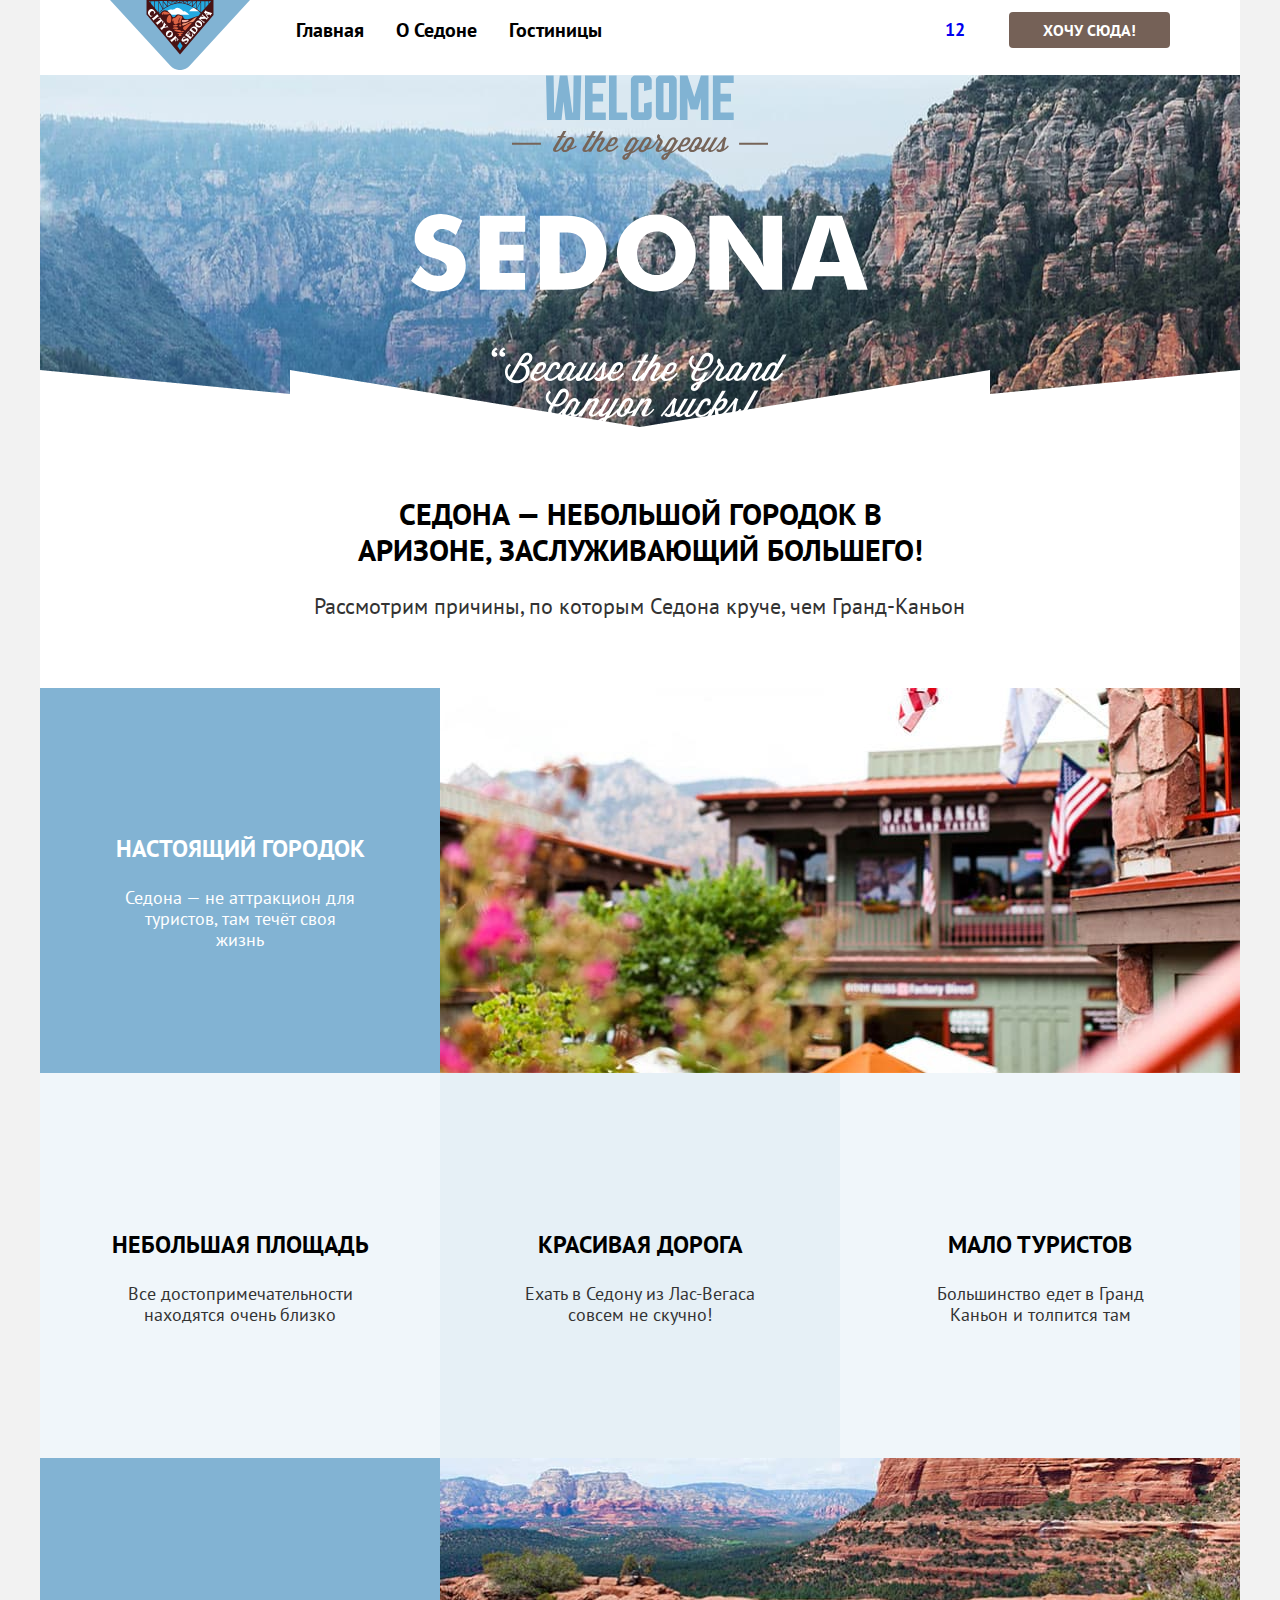
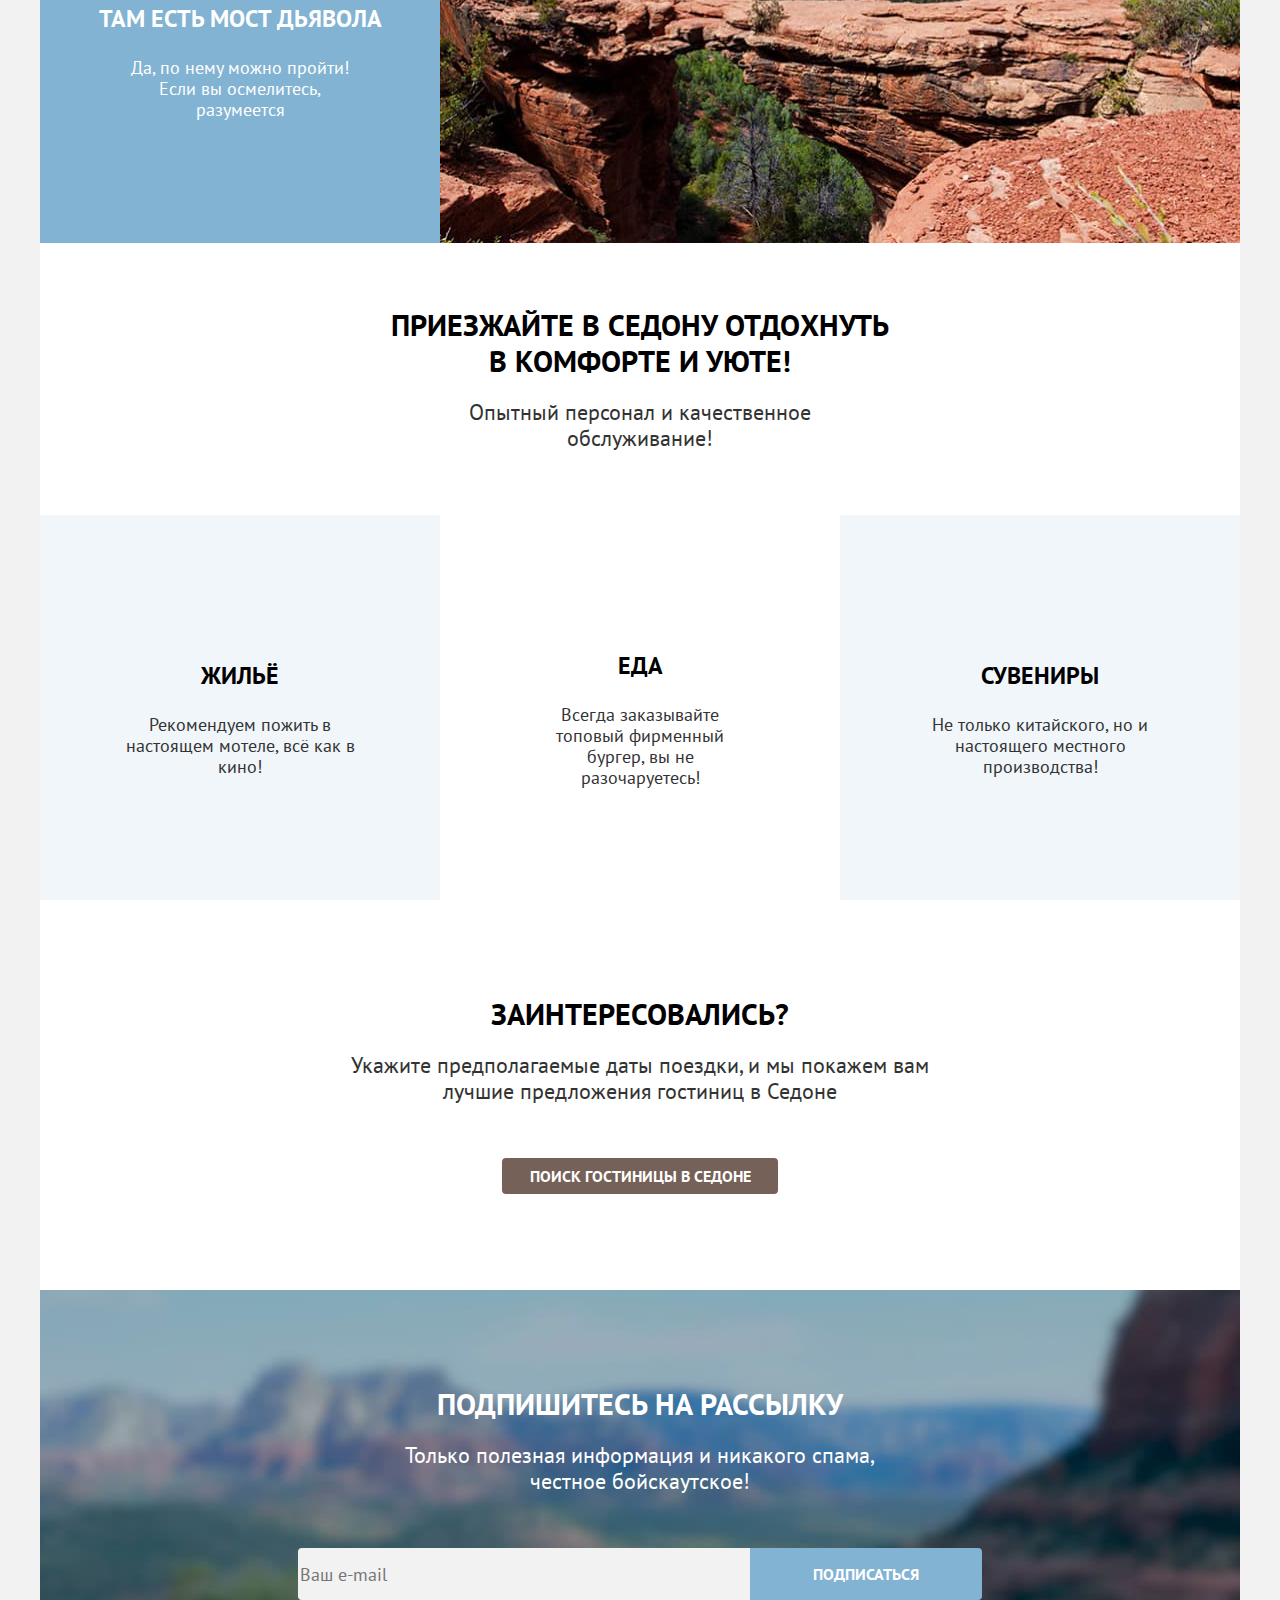
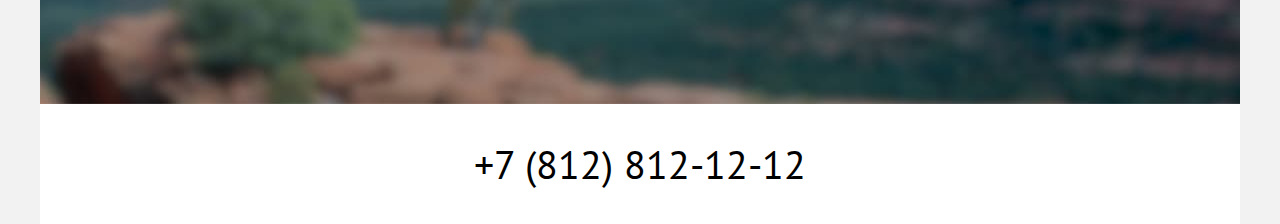
==== commit e78acc5d: "Добавляет стилизацию мелкие сетки" ====
--- a/index.html
+++ b/index.html
@@ -36,7 +36,7 @@
               </a>
             </li>
             <li class="navigation-user-item">
-              <a class="navigation-user-link button" href="#">Хочу сюда!</a>
+              <a class="navigation-user-button button" href="#">Хочу сюда!</a>
             </li>
           </ul>
         </nav>
@@ -119,11 +119,11 @@
           <p class="searching-text desc-text">Укажите предполагаемые даты поездки, и мы покажем вам лучшие предложения гостиниц в Седоне</p>
           <a class="searching-button button" href="catalog.html">Поиск гостиницы в Седоне</a>
         </section>
-        <section class="subscribe">
+        <section class="subscribe subscribe-main">
           <h2 class="subscribe-title lead">Подпишитесь на рассылку</h2>
           <p class="subscribe-text">Только полезная информация и никакого спама, честное бойскаутское!</p>
           <form class="subscribe-form" action="https://echo.htmlacademy.ru/" method="post">
-            <label class="visually-hidden" for="email">Введите ваш e-mail
+            <label for="email">
               <input class="subscribe-input" type="email" id="email" name="email" placeholder="Ваш e-mail">
             </label>
             <button class="subscribe-button button" type="submit">Подписаться</button>
@@ -134,17 +134,17 @@
         <h2 class="visually-hidden">Социальные сети</h2>
         <ul class="social-list">
           <li class="social-item">
-            <a class="social-link" href="#">
+            <a class="social-link" href="https://vk.com/htmlacademy">
               <span class="visually-hidden">ВКонтакте</span>
             </a>
           </li>
           <li class="social-item">
-            <a class="social-link" href="#">
+            <a class="social-link" href="https://t.me/htmlacademy">
               <span class="visually-hidden">Телеграм</span>
             </a>
           </li>
           <li class="social-item">
-            <a class="social-link" href="#">
+            <a class="social-link" href="https://www.youtube.com/user/htmlacademyru">
               <span class="visually-hidden">Ютуб</span>
             </a>
           </li>
--- a/styles/style.css
+++ b/styles/style.css
@@ -39,6 +39,19 @@
   background-color: #756157;
 }
 
+.visually-hidden {
+  position: absolute;
+  width: 1px;
+  height: 1px;
+  margin: -1px;
+  border: 0;
+  padding: 0;
+  white-space: nowrap;
+  clip-path: inset(100%);
+  clip: rect(0 0 0 0);
+  overflow: hidden;
+}
+
 .container {
   width: 1200px;
   margin: 0 auto;
@@ -62,6 +75,7 @@
   padding-left: 0;
   list-style-type: none;
   display: flex;
+  flex-wrap: wrap;
 }
 
 .header-logo {
@@ -82,6 +96,15 @@
 .navigation-user-link {
   font-weight: 700;
   text-decoration: none;
+  min-width: 44px;
+  min-height: 64px;
+}
+
+.navigation-user-button {
+  font-weight: 700;
+  text-decoration: none;
+  padding: 8px 34px;
+  border-radius: 4px;
 }
 
 .navigation-user {
@@ -124,6 +147,18 @@
   text-align: center;
 }
 
+.advantages-subtitle {
+  display: inline-block;
+  margin: 0;
+  padding: 69px 290px 25px 290px;
+}
+
+.advantages-text {
+  display: inline-block;
+  margin: 0;
+  padding: 0 274px 69px 274px;
+}
+
 .desc-text {
   font-size: 22px;
   font-weight: 400;
@@ -144,6 +179,7 @@
 }
 
 .advantages-list {
+  margin: 0;
   display: flex;
   flex-wrap: wrap;
 }
@@ -198,7 +234,20 @@
   background-size: 100% auto;
 }
 
+.slogan-title {
+  display: inline-block;
+  margin: 0;
+  padding: 64px 347px 20px 347px;
+}
+
+.slogan-text {
+  display: inline-block;
+  margin: 0;
+  padding: 0 355px 64px 355px;
+}
+
 .advice-list {
+  margin: 0;
   display: flex;
   flex-wrap: wrap;
 }
@@ -234,27 +283,68 @@
   display: flex;
   flex-direction: column;
   align-items: center;
+  padding: 96px 304px;
+}
+
+.searching-title {
+  margin: 0 0 20px 0;
 }
 
 .searching-text {
-  max-width: 592px;
+  margin: 0 0 54px 0;
+}
+
+.searching-button {
+  width: 276px;
+  height: 36px;
+  display: flex;
+  align-items: center;
+  justify-content: center;
+  border-radius: 4px;
 }
 
 /*subscribe*/
 
 .subscribe {
+  text-align: center;
+  display: flex;
+  flex-direction: column;
+  padding: 96px 258px 104px 258px;
+  align-items: center;
+}
+
+.subscribe-main {
   background-image: url(../pictures/subscribe.jpg);
   background-size: cover;
   background-position: center;
   background-repeat: no-repeat;
   background-color: #82B3D3;
   color: #FFFFFF;
-  text-align: center;
+}
+
+.subscribe-title {
+  margin: 0 0 20px 0;
+}
+
+.subscribe-text {
+  max-width: 475px;
+  font-family: inherit;
+  font-size: 22px;
+  line-height: 26px;
+  text-align: center;
+  margin: 0 0 54px 0;
+}
+
+.subscribe-form {
+  display: flex;
 }
 
 .subscribe-button {
   background-color: #82B3D3;
   border: none;
+  width: 232px;
+  height: 52px;
+  border-radius: 0 4px 4px 0;
 }
 
 .subscribe-input {
@@ -265,6 +355,9 @@
   color: #000000;
   background-color: #F2F2F2;
   border: none;
+  border-radius: 4px 0 0 4px;
+  width: 452px;
+  height: 52px;
 }
 
 /*footer*/
@@ -273,6 +366,7 @@
   background-color: #FFFFFF;
   display: flex;
   justify-content: space-between;
+  min-height: 120px;
 }
 
 .social-list {
@@ -280,14 +374,22 @@
   list-style-type: none;
   margin-left: 70px;
   display: flex;
+  flex-wrap: wrap;
   margin-top: auto;
   margin-bottom: auto;
 }
 
+.social-link {
+  min-width: 47px;
+  min-height: 40px;
+  text-decoration: none;
+  color: #000000;
+}
+
 .footer-phone {
   font-size: 40px;
   font-weight: 400;
-  font-transform: uppercase;
+  text-transform: uppercase;
   line-height: 40px;
   color: #000000;
   text-decoration: none;
@@ -301,15 +403,16 @@
 .copyright {
   margin-right: 70px;
   margin-top: auto;
-}
-
-.social-link, .copyright {
   text-decoration: none;
   color: #000000;
 }
 
 .main-catalog {
   background-color: #FFFFFF;
+}
+
+.catalog {
+  margin-bottom: 40px;
 }
 /* Breadcrumbs */
 .breadcrumbs-link {
@@ -327,6 +430,7 @@
   background-position: center;
   background-color: #82B3D3;
   color: #FFFFFF;
+  margin-bottom: 50px;
 }
 
 .breadcrumbs {
@@ -334,6 +438,11 @@
   padding-left: 0;
   list-style-type: none;
   margin: 0 0 0 70px;
+}
+
+.breadcrumbs-link-main {
+  min-width: 13px;
+  min-height: 15px;
 }
 
 .catalog-filter {
@@ -388,6 +497,7 @@
   border: none;
   border-radius: 4px;
   padding: 8px 0 8px 0;
+  cursor: pointer;
 }
 
 /* Title */
@@ -439,7 +549,33 @@
 .catalog-sorting-wrapper {
   display: flex;
   flex-wrap: wrap;
-  margin: 0 70px 0 70px;
+  justify-content: space-between;
+  margin: 0 70px 40px 70px;
+}
+
+.catalog-sorting {
+  margin-left: 200px;
+  min-width: 292px;
+  font-size: 18px;
+  font-weight: 400;
+  line-height: 21px;
+  color: #333333;
+}
+
+.list-view {
+  padding-left: 0;
+  list-style-type: none;
+  min-width: 160px;
+ margin: 0 0 0 auto;
+ display: flex;
+ flex-wrap: wrap;
+ gap: 8px;
+}
+
+.list-view-button {
+  display: block;
+  min-width: 48px;
+  min-height: 48px;
 }
 
 .catalog-list {
@@ -452,7 +588,11 @@
 }
 
 .catalog-card {
-  width: 340px;
+  background-color: #FFFFFF;
+  width: 338px;
+  padding: 20px;
+  border: solid 1px #E5E5E5;
+  border-radius: 4px;
 }
 
 .catalog-title {
@@ -469,13 +609,6 @@
   height: 49px;
 }
 
-.list-view {
-  margin: 0;
-  padding-left: 0;
-  list-style-type: none;
-  display: flex;
-}
-
 .list-view-button {
   text-decoration: none;
   color: #000000;
@@ -487,57 +620,80 @@
   text-transform: uppercase;
 }
 
-.catalog-sorting {
+.catalog-card-link {
+  text-decoration: none;
+  color: #000000;
+}
+
+.catalog-card-title {
+  font-size: 24px;
+  font-weight: 700;
+  line-height: 28px;
+}
+
+.card-wrapper {
+  display: grid;
+  grid-template-columns: 50% 50%;
+  column-gap: 10px;
+  row-gap: 16px;
+}
+
+.type-description, .stars {
   font-size: 18px;
   font-weight: 400;
   line-height: 21px;
   color: #333333;
-}
-
-.catalog-card {
-  background-color: #FFFFFF;
-}
-
-.catalog-card-link {
-  text-decoration: none;
-  color: #000000;
-}
-
-.catalog-card-title {
-  font-size: 24px;
-  font-weight: 700;
-  line-height: 28px;
-}
-
-.type-description, .card-price {
+  margin: 0;
+  max-width: 140px;
+}
+
+.card-price {
   font-size: 18px;
   font-weight: 400;
   line-height: 21px;
   color: #333333;
-}
-
+  margin: 0;
+  max-width: 140px;
+  text-align: end;
+}
+
+.catalog-button {
+  padding: 8px 26px;
+  border-radius: 4px;
+  border: none;
+  max-width: 140px;
+}
 .favourite {
   border: none;
   background-color:#82B3D3;
+  padding: 8px 20px;
+  border-radius: 4px;
+  max-width: 140px;
 }
 
 .favourite-active {
   background-color:#7DB54F;
+  padding: 8px 18px;
 }
 
 .rating {
+  display: inline-block;
   font-size: 16px;
   font-weight: 400;
   line-height: 20px;
   color: #333333;
   text-transform: uppercase;
   background-color: #F2F2F2;
+  margin: 0;
+  padding: 9px 22px 8px 23px;
+  max-width: 140px;
 }
 
 /*pagination*/
 
 .pagination {
   background-color: #FFFFFF;
+  margin: 0 70px 40px 70px;
 }
 
 .pagination-list {
@@ -545,7 +701,8 @@
   list-style-type: none;
   display: flex;
   flex-wrap: wrap;
-  margin: 0 70px 0 70px;
+  gap: 8px;
+  margin: 0;
 }
 
 
@@ -556,6 +713,12 @@
   font-size: 20px;
   font-weight: 700;
   line-height: 36px;
+  display: inline-block;
+  text-align: center;
+  min-width: 60px;
+  min-height: 60px;
+  border-radius: 4px;
+  padding: 11px;
 }
 
 .pagination-current {
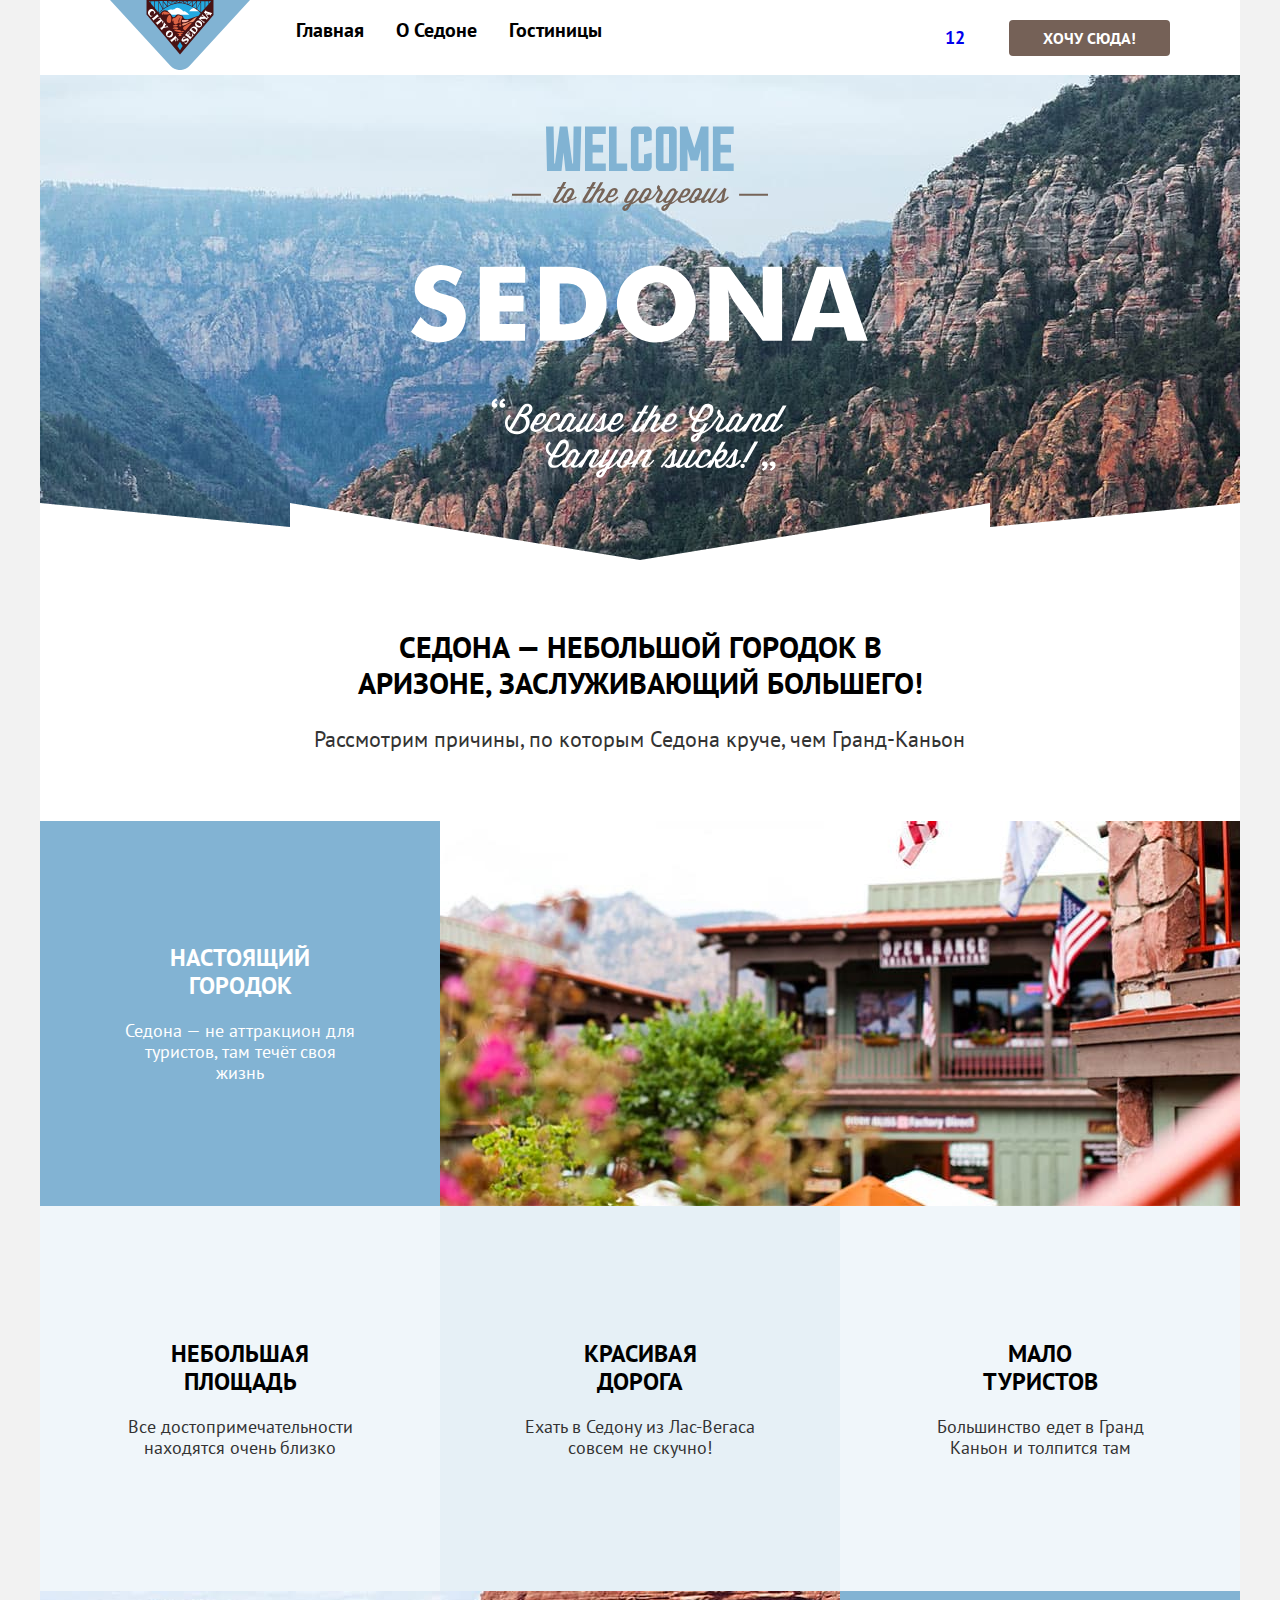
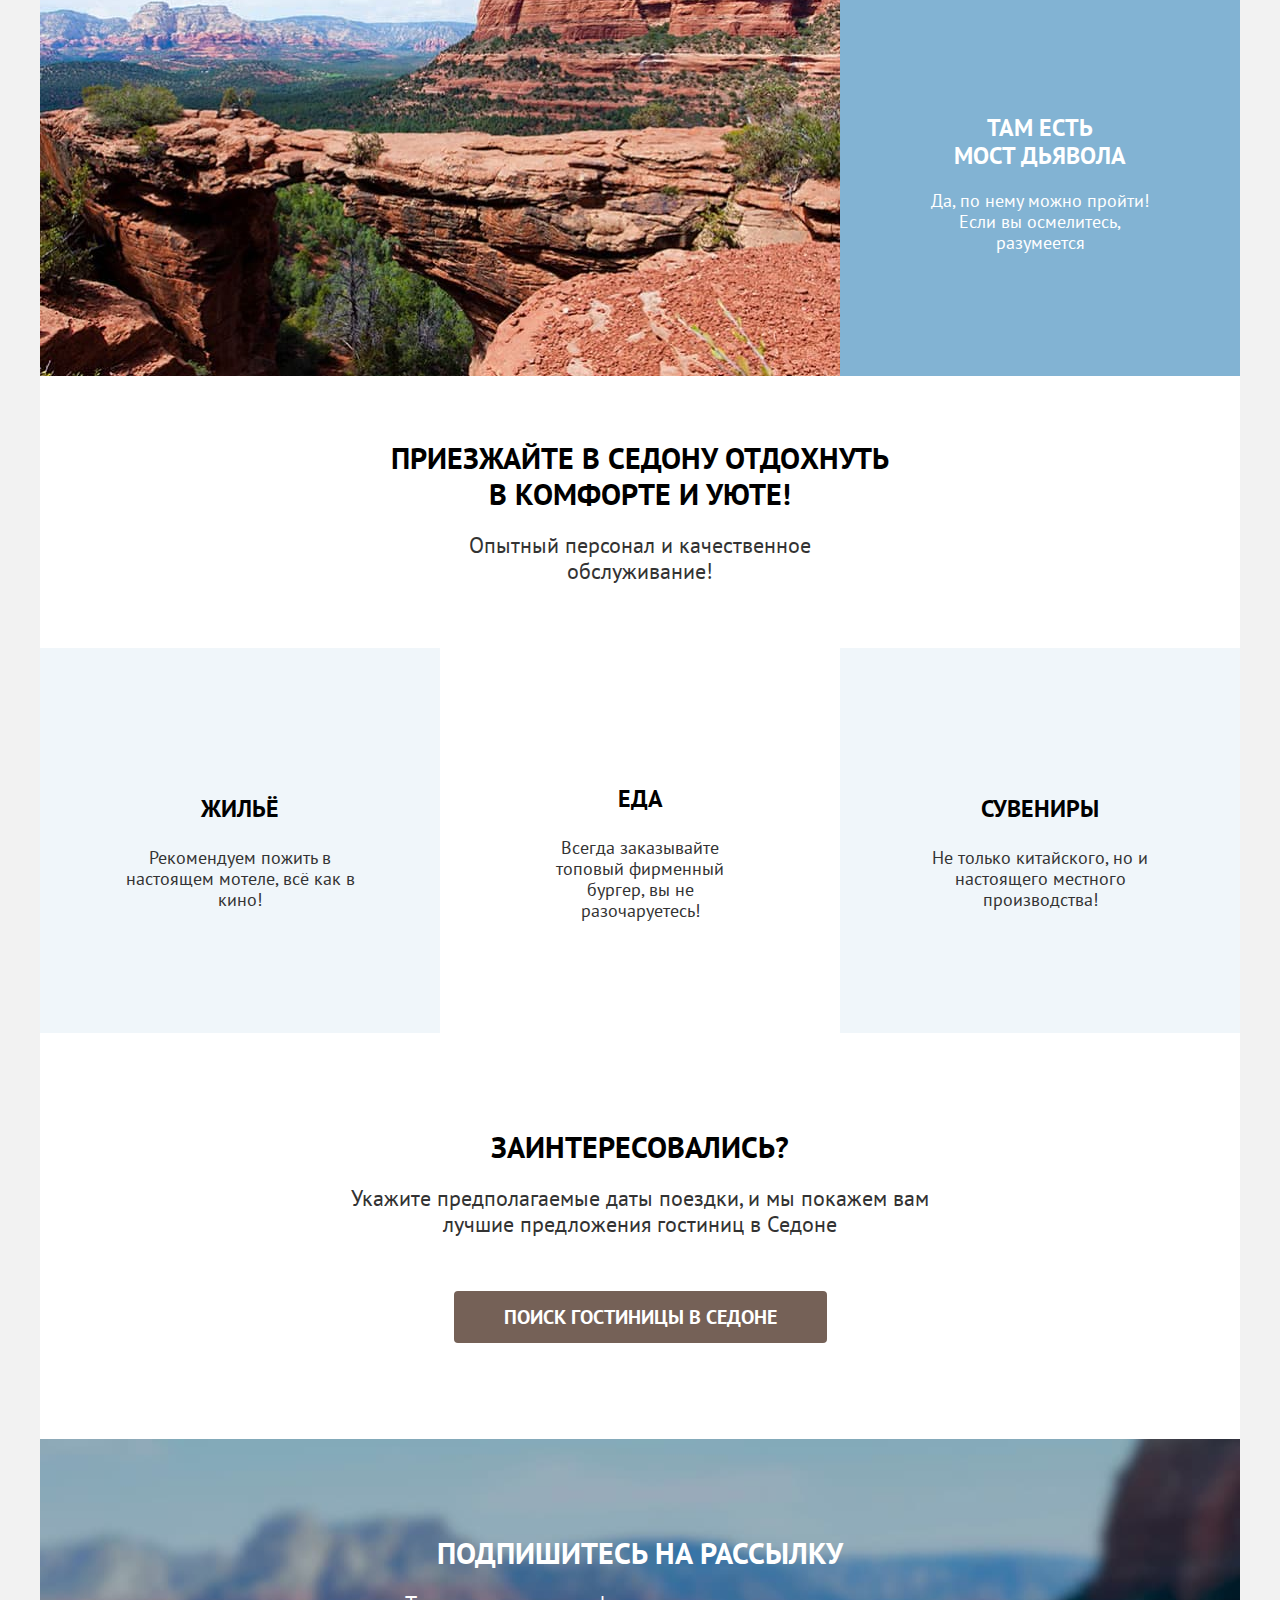
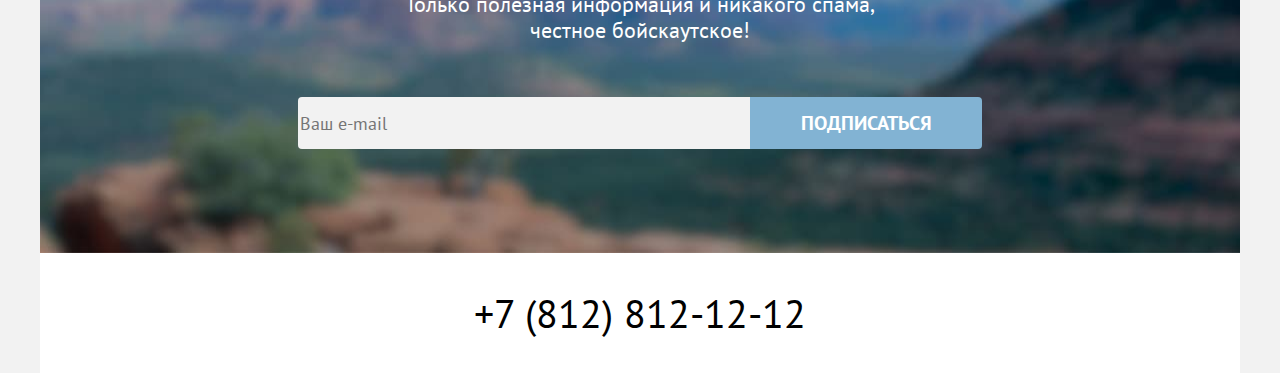
==== commit 2f89f757: "Merge pull request #6 from TatyanaKravtsova/master" ====
--- a/index.html
+++ b/index.html
@@ -79,11 +79,11 @@
               </div>
             </li>
             <li class="advantages-item advantages-item--photo">
+              <img class="advantages-item-img" src="pictures/diablo-bridg.jpg" width="800" height="385" alt="Мост дьявола в Седонне">
               <div class="advantages-wrapper">
                 <h3 class="advantages-item-title ">Там есть мост дьявола</h3>
                 <p class="advantages-item-text">Да, по нему можно пройти! Если вы осмелитесь, разумеется</p>
               </div>
-              <img class="advantages-item-img" src="pictures/diablo-bridg.jpg" width="800" height="385" alt="Мост дьявола в Седонне">
             </li>
           </ul>
         </section>
--- a/styles/style.css
+++ b/styles/style.css
@@ -115,6 +115,8 @@
   flex-wrap: wrap;
   margin-left: auto;
   margin-right: 70px;
+  margin-top: auto;
+  margin-bottom: auto;
   justify-content: space-between;
 }
 
@@ -132,11 +134,14 @@
   background-position: bottom, center;
   background-repeat: no-repeat;
   background-color: #F2F2F2;
+  min-height: 485px;
+  padding-top: 51px;
 }
 
 .hero-logo {
   display: block;
   margin: 0 auto;
+
 }
 
 .lead {
@@ -199,20 +204,21 @@
 }
 /*Title*/
 
-.advantages-item-title, .advice-item-title {
+.advantages-item-title {
   font-size: 24px;
   line-height: 28px;
   text-transform: uppercase;
+  width: 172px;
+  margin: 0 auto;
+  padding: 0 0 20px 0;
+  display: inline-block;
 }
 /*text*/
 
-.advantages-item-text, .advice-item-text {
+.advantages-item-text {
   font-size: 18px;
   font-weight: 400;
   line-height: 21px;
-}
-
-.advantages-item-text {
   display: inline-block;
   width: 230px;
   margin: 0 auto;
@@ -268,7 +274,16 @@
   margin-bottom: auto;
 }
 
+.advice-item-title {
+  font-size: 24px;
+  line-height: 28px;
+  text-transform: uppercase;
+}
+
 .advice-item-text {
+  font-size: 18px;
+  font-weight: 400;
+  line-height: 21px;
   display: inline-block;
   width: 230px;
   margin: 0 auto;
@@ -295,8 +310,12 @@
 }
 
 .searching-button {
-  width: 276px;
-  height: 36px;
+  font-family: inherit;
+  font-size: 20px;
+  font-weight: 700;
+  line-height: 36px;
+  text-transform: uppercase;
+  padding: 8px 50px;
   display: flex;
   align-items: center;
   justify-content: center;
@@ -340,6 +359,11 @@
 }
 
 .subscribe-button {
+  font-family: inherit;
+  font-size: 20px;
+  font-weight: 700;
+  line-height: 36px;
+  text-transform: uppercase;
   background-color: #82B3D3;
   border: none;
   width: 232px;
@@ -424,6 +448,7 @@
 }
 
 .filter-container {
+  min-height: 412px;
   background-image: url(../pictures/filter.jpg);
   background-size: cover;
   background-repeat: no-repeat;
@@ -581,8 +606,9 @@
 .catalog-list {
   padding-left: 0;
   list-style-type: none;
-  display: flex;
-  flex-wrap: wrap;
+  display: grid;
+  grid-template-columns: repeat(auto-fill, minmax(340px, 1fr));
+  grid-template-rows: auto;
   margin: 0 70px 0 70px;
   gap: 20px;
 }
@@ -590,14 +616,22 @@
 .catalog-card {
   background-color: #FFFFFF;
   width: 338px;
-  padding: 20px;
-  border: solid 1px #E5E5E5;
+  padding: 18px;
+  border:  solid 1px #E5E5E5;
   border-radius: 4px;
-}
-
-.catalog-title {
+  display: grid;
+  grid-template-columns: 1fr 1fr;
+  grid-template-rows: auto auto auto auto;
+  row-gap: 16px;
+  column-gap: 20px;
+}
+
+.catalog-card-image {
+  object-fit: cover;
+  width: 100%;
+  height: auto;
+  margin: 0;
   padding: 0;
-  margin: 0;
 }
 
 .catalog-sorting {
@@ -614,6 +648,8 @@
   color: #000000;
 }
 .catalog-title {
+  padding: 0;
+  margin: 0;
   font-size: 30px;
   font-weight: 700;
   line-height: 36px;
@@ -623,12 +659,18 @@
 .catalog-card-link {
   text-decoration: none;
   color: #000000;
+  grid-column: 1/-1;
+  display: flex;
+  flex-direction: column;
 }
 
 .catalog-card-title {
   font-size: 24px;
   font-weight: 700;
   line-height: 28px;
+  padding: 16px 0 0 0;
+  margin: 0;
+  /*display: block;*/
 }
 
 .card-wrapper {
@@ -644,6 +686,7 @@
   line-height: 21px;
   color: #333333;
   margin: 0;
+  padding: 0;
   max-width: 140px;
 }
 
@@ -658,10 +701,18 @@
 }
 
 .catalog-button {
+  font-family: inherit;
+  font-size: 16px;
+  line-height: 20px;
+  font-weight: 700;
+  text-transform: uppercase;
   padding: 8px 26px;
   border-radius: 4px;
   border: none;
   max-width: 140px;
+  display: flex;
+  align-items: center;
+  justify-content: center;
 }
 .favourite {
   border: none;
